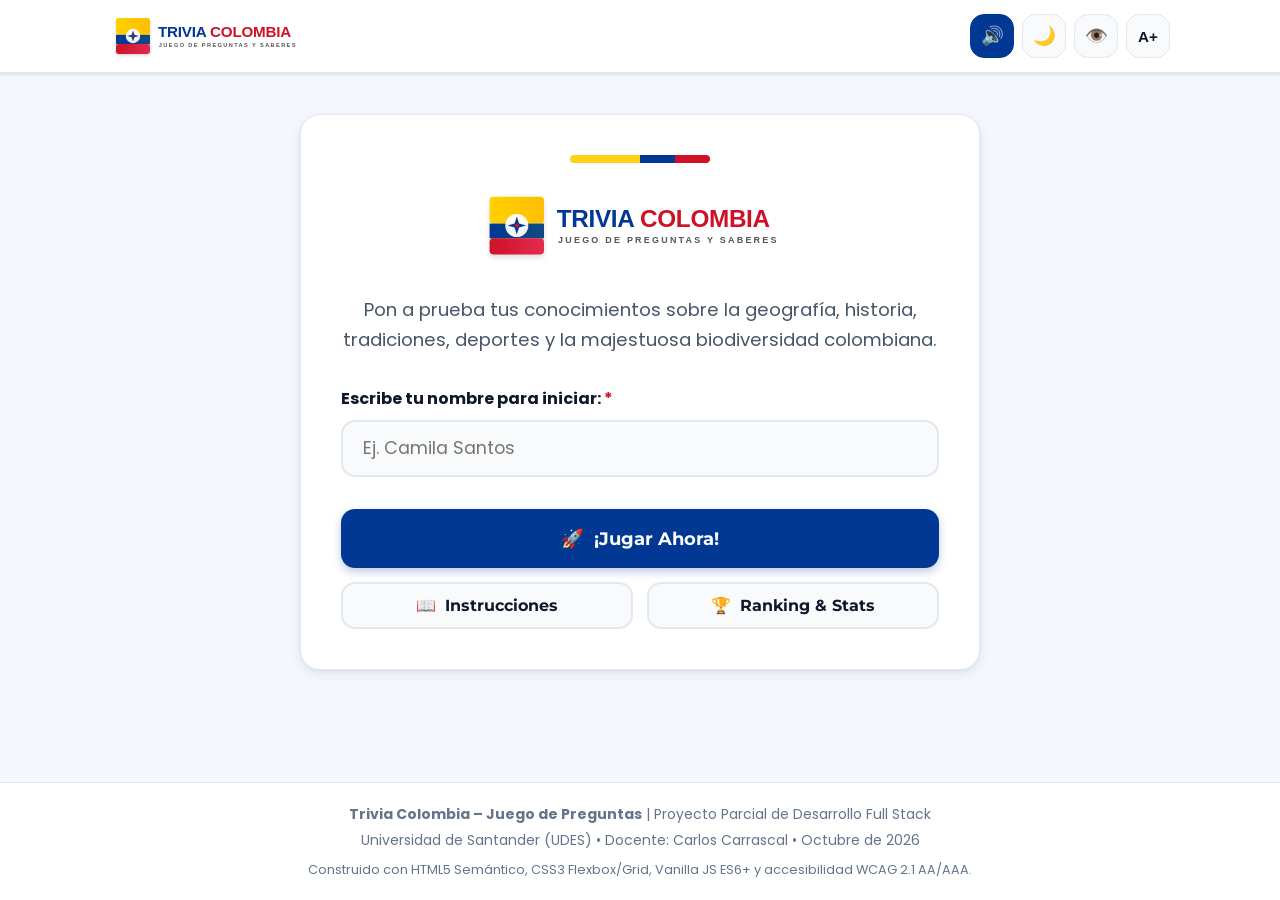
==== index.html @ 9fecec50 "primer commit" ====
<!DOCTYPE html>
<html lang="es">
<head>
  <meta charset="UTF-8">
  <meta name="viewport" content="width=device-width, initial-scale=1.0">
  <meta name="description" content="Trivia Colombia: Juego interactivo y educativo de preguntas y respuestas sobre geografía, historia, cultura, deportes y naturaleza de Colombia. Desarrollado con HTML5 semántico, CSS3 y JavaScript ES6+.">
  <meta name="author" content="Estudiante Full Stack - UDES">
  <meta name="theme-color" content="#003893">
  
  <title>Trivia Colombia – Juego de Preguntas y Saberes</title>

  <!-- Hojas de Estilo -->
  <link rel="stylesheet" href="css/styles.css">
  <link rel="stylesheet" href="css/responsive.css">

  <!-- Favicon e Iconografía -->
  <link rel="icon" type="image/svg+xml" href="assets/img/logo.svg">
</head>
<body>
  <!-- Enlace accesible de salto al contenido -->
  <a href="#main-content" class="skip-link">Saltar al contenido principal</a>

  <!-- Encabezado de la Aplicación -->
  <header class="app-header" role="banner">
    <div class="header-container">
      <div class="brand-wrapper" id="btn-ir-inicio-logo" role="button" tabindex="0" aria-label="Ir a la pantalla de inicio">
        <img src="assets/img/logo.svg" alt="Trivia Colombia Logo" class="brand-logo-img">
      </div>

      <!-- Barra de herramientas de Accesibilidad y Configuración -->
      <nav class="header-controls" aria-label="Preferencias y Accesibilidad">
        <button id="btn-toggle-sonido" class="icon-btn" aria-label="Desactivar sonidos" title="Sonido (Activado)" aria-pressed="true">
          <span aria-hidden="true" id="icono-sonido">🔊</span>
        </button>
        <button id="btn-toggle-tema" class="icon-btn" aria-label="Activar modo oscuro" title="Cambiar tema oscuro/claro" aria-pressed="false">
          <span aria-hidden="true" id="icono-tema">🌙</span>
        </button>
        <button id="btn-toggle-contraste" class="icon-btn" aria-label="Activar alto contraste" title="Modo Alto Contraste" aria-pressed="false">
          <span aria-hidden="true">👁️</span>
        </button>
        <button id="btn-toggle-fuente" class="icon-btn" aria-label="Aumentar tamaño de texto" title="Texto grande" aria-pressed="false">
          <span aria-hidden="true" style="font-weight: 800; font-size: 0.95rem;">A+</span>
        </button>
      </nav>
    </div>
  </header>

  <!-- Región para Lectores de Pantalla (Anuncios dinámicos accesibles) -->
  <div id="aria-anunciador" style="position: absolute; width: 1px; height: 1px; margin: -1px; padding: 0; overflow: hidden; clip: rect(0, 0, 0, 0); border: 0;" aria-live="polite" aria-atomic="true"></div>

  <!-- Contenedor Principal de Pantallas -->
  <main id="main-content" class="app-main" role="main">

    <!-- ======================================================== -->
    <!-- 1. PANTALLA INICIO                                       -->
    <!-- ======================================================== -->
    <section id="pantalla-inicio" class="pantalla pantalla--activa" role="region" aria-labelledby="titulo-inicio">
      <div class="card hero-inicio">
        <div class="hero-bandera-barra" aria-hidden="true">
          <span></span><span></span><span></span>
        </div>

        <div class="hero-logo-container">
          <img src="assets/img/logo.svg" alt="Trivia Colombia: Juego de preguntas" class="hero-logo-img">
        </div>

        <h1 id="titulo-inicio" class="sr-only" style="position: absolute; width: 1px; height: 1px; margin: -1px; padding: 0; overflow: hidden; clip: rect(0, 0, 0, 0); border: 0;">Trivia Colombia - Juego de Preguntas</h1>

        <p class="hero-descripcion">
          Pon a prueba tus conocimientos sobre la geografía, historia, tradiciones, deportes y la majestuosa biodiversidad colombiana.
        </p>

        <!-- Formulario con Campo de Nombre (Obligatorio) -->
        <form id="form-inicio-jugador" class="form-jugador" novalidate onsubmit="return false;">
          <label for="input-nombre-jugador" class="form-label">
            Escribe tu nombre para iniciar: <span style="color: var(--co-rojo);" aria-hidden="true">*</span>
          </label>
          <div class="input-jugador-wrapper">
            <input 
              type="text" 
              id="input-nombre-jugador" 
              class="input-text" 
              placeholder="Ej. Camila Santos" 
              maxlength="25"
              autocomplete="name"
              required 
              aria-required="true"
              aria-describedby="error-nombre-jugador"
            >
          </div>
          <p id="error-nombre-jugador" class="input-error-msg" role="alert">
            Por favor ingresa tu nombre para poder comenzar la partida.
          </p>
        </form>

        <!-- Botones de Acción -->
        <div class="acciones-inicio">
          <button id="btn-iniciar-flujo" class="btn btn-primary btn-lg btn-block" type="button">
            <span>🚀</span> ¡Jugar Ahora!
          </button>
          
          <div class="acciones-secundarias-inicio">
            <button id="btn-ver-instrucciones" class="btn btn-secondary" type="button">
              <span>📖</span> Instrucciones
            </button>
            <button id="btn-ver-ranking-inicio" class="btn btn-secondary" type="button">
              <span>🏆</span> Ranking & Stats
            </button>
          </div>
        </div>
      </div>
    </section>

    <!-- ======================================================== -->
    <!-- 2. PANTALLA INSTRUCCIONES                                -->
    <!-- ======================================================== -->
    <section id="pantalla-instrucciones" class="pantalla" role="region" aria-labelledby="titulo-instrucciones">
      <div class="card card--accent-top">
        <h1 id="titulo-instrucciones" class="titulo-seccion">
          <span>📖</span> Reglas del Juego y Sistema de Puntos
        </h1>
        <p class="subtitulo-seccion">
          Conoce cómo funciona la dinámica, el temporizador, los comodines y la puntuación de Trivia Colombia.
        </p>

        <div class="instrucciones-grid">
          <article class="instruccion-card">
            <div class="instruccion-icono" aria-hidden="true">⏱️</div>
            <h2 class="instruccion-titulo">Rondas y Tiempo</h2>
            <p>Cada partida consta de <strong>10 preguntas de selección múltiple</strong> con 4 opciones. Tienes <strong>20 segundos</strong> por cada pregunta. Si el tiempo expira, contará como incorrecta.</p>
          </article>

          <article class="instruccion-card">
            <div class="instruccion-icono" aria-hidden="true">💡</div>
            <h2 class="instruccion-titulo">Comodines Disponibles</h2>
            <p>Dispones de 2 comodines por partida (cada uno se puede usar una sola vez y descuenta <strong>-30 puntos</strong>):</p>
            <ul style="padding-left: 1.25rem; font-size: 0.95rem; margin-top: 0.35rem;">
              <li><strong>50/50:</strong> Descarta 2 opciones incorrectas.</li>
              <li><strong>+10s:</strong> Suma 10 segundos extra al reloj.</li>
            </ul>
          </article>

          <article class="instruccion-card">
            <div class="instruccion-icono" aria-hidden="true">🔥</div>
            <h2 class="instruccion-titulo">Rachas y Bonificaciones</h2>
            <p>¡La velocidad y precisión importan! Cada acierto otorga bonificación por rapidez, y si logras rachas consecutivas sumarás puntos adicionales.</p>
          </article>
        </div>

        <!-- Tabla reglamentaria de puntuación (Sección 6.1) -->
        <h2 class="titulo-seccion" style="font-size: 1.35rem; margin-top: 1.5rem;">
          <span>📊</span> Tabla Oficial de Puntuación
        </h2>
        
        <div class="tabla-container">
          <table class="tabla-puntuacion" aria-label="Tabla de cálculo de puntos">
            <thead>
              <tr>
                <th scope="col">Concepto</th>
                <th scope="col">Efecto en Puntos</th>
                <th scope="col">Detalle</th>
              </tr>
            </thead>
            <tbody>
              <tr>
                <td><strong>Respuesta Correcta</strong></td>
                <td><span class="badge-pts badge-pts--verde">+100 pts</span></td>
                <td>Puntaje base asegurado por acierto</td>
              </tr>
              <tr>
                <td><strong>Bonificación por Rapidez</strong></td>
                <td><span class="badge-pts badge-pts--azul">+5 pts / seg</span></td>
                <td>Por cada segundo sobrante en el reloj (hasta +100)</td>
              </tr>
              <tr>
                <td><strong>Racha de 3 Aciertos Seguidos</strong></td>
                <td><span class="badge-pts badge-pts--verde">+50 pts extra</span></td>
                <td>Bonificación de racha consecutiva</td>
              </tr>
              <tr>
                <td><strong>Respuesta Incorrecta o Tiempo Agotado</strong></td>
                <td><span class="badge-pts badge-pts--rojo">0 pts</span></td>
                <td>Se rompe la racha actual</td>
              </tr>
              <tr>
                <td><strong>Uso de Comodín</strong></td>
                <td><span class="badge-pts badge-pts--rojo">-30 pts</span></td>
                <td>Costo por utilizar 50/50 o Tiempo Extra</td>
              </tr>
              <tr>
                <td><strong>Multiplicador de Dificultad</strong></td>
                <td><span class="badge-pts badge-pts--azul">x1.0 | x1.5 | x2.0</span></td>
                <td>Fácil (x1.0), Medio (x1.5), Difícil (x2.0)</td>
              </tr>
            </tbody>
          </table>
        </div>

        <div style="margin-top: 2rem; display: flex; justify-content: flex-end;">
          <button id="btn-volver-instrucciones" class="btn btn-primary" type="button">
            <span>⬅️</span> Volver al Menú
          </button>
        </div>
      </div>
    </section>

    <!-- ======================================================== -->
    <!-- 3. PANTALLA CONFIGURACIÓN DE PARTIDA                     -->
    <!-- ======================================================== -->
    <section id="pantalla-configuracion" class="pantalla" role="region" aria-labelledby="titulo-configuracion">
      <div class="card card--accent-top">
        <h1 id="titulo-configuracion" class="titulo-seccion">
          <span>⚙️</span> Configura tu Partida
        </h1>
        <p class="subtitulo-seccion">
          Hola, <strong id="saludo-jugador-config">Jugador</strong>. Elige la categoría temática y el nivel de dificultad.
        </p>

        <!-- Selección de Categoría -->
        <div class="config-seccion">
          <div class="config-seccion-titulo">
            <span>1. Selecciona la Categoría:</span>
          </div>

          <div class="categorias-grid" role="radiogroup" aria-label="Categorías de Trivia">
            <button class="categoria-card seleccionada" data-categoria="todas" role="radio" aria-checked="true" type="button">
              <img src="assets/img/categoria-todas.svg" alt="" class="categoria-icono-svg" aria-hidden="true">
              <span class="categoria-nombre">Todas las Categorías</span>
            </button>

            <button class="categoria-card" data-categoria="geografia" role="radio" aria-checked="false" type="button">
              <img src="assets/img/categoria-geografia.svg" alt="" class="categoria-icono-svg" aria-hidden="true">
              <span class="categoria-nombre">Geografía</span>
            </button>

            <button class="categoria-card" data-categoria="historia" role="radio" aria-checked="false" type="button">
              <img src="assets/img/categoria-historia.svg" alt="" class="categoria-icono-svg" aria-hidden="true">
              <span class="categoria-nombre">Historia</span>
            </button>

            <button class="categoria-card" data-categoria="cultura" role="radio" aria-checked="false" type="button">
              <img src="assets/img/categoria-cultura.svg" alt="" class="categoria-icono-svg" aria-hidden="true">
              <span class="categoria-nombre">Cultura y Tradiciones</span>
            </button>

            <button class="categoria-card" data-categoria="deportes" role="radio" aria-checked="false" type="button">
              <img src="assets/img/categoria-deportes.svg" alt="" class="categoria-icono-svg" aria-hidden="true">
              <span class="categoria-nombre">Deportes</span>
            </button>

            <button class="categoria-card" data-categoria="naturaleza" role="radio" aria-checked="false" type="button">
              <img src="assets/img/categoria-naturaleza.svg" alt="" class="categoria-icono-svg" aria-hidden="true">
              <span class="categoria-nombre">Ciencia y Naturaleza</span>
            </button>
          </div>
        </div>

        <!-- Selección de Dificultad -->
        <div class="config-seccion">
          <div class="config-seccion-titulo">
            <span>2. Nivel de Dificultad:</span>
          </div>

          <div class="dificultades-selector" role="radiogroup" aria-label="Nivel de dificultad">
            <button class="dificultad-btn" data-dificultad="facil" role="radio" aria-checked="false" type="button">
              <span class="dificultad-nombre" style="color: var(--co-verde);">Fácil</span>
              <span class="dificultad-multiplicador">Multiplicador x1.0</span>
            </button>

            <button class="dificultad-btn seleccionada" data-dificultad="medio" role="radio" aria-checked="true" type="button">
              <span class="dificultad-nombre" style="color: #B45309;">Medio</span>
              <span class="dificultad-multiplicador">Multiplicador x1.5</span>
            </button>

            <button class="dificultad-btn" data-dificultad="dificil" role="radio" aria-checked="false" type="button">
              <span class="dificultad-nombre" style="color: var(--co-rojo);">Difícil</span>
              <span class="dificultad-multiplicador">Multiplicador x2.0</span>
            </button>
          </div>
        </div>

        <!-- Indicador de récord personal para esta combinación -->
        <div class="record-preview" id="contenedor-record-preview">
          <div>
            <strong>Récord Histórico en esta categoría:</strong>
            <span id="texto-record-puntaje" style="margin-left: 0.5rem; font-weight: 800; color: var(--co-azul);">0 pts</span>
          </div>
          <span style="font-size: 1.25rem;" aria-hidden="true">🎖️</span>
        </div>

        <!-- Botones de Acción -->
        <div style="display: flex; gap: 1rem; justify-content: flex-end; flex-wrap: wrap;">
          <button id="btn-cancelar-config" class="btn btn-secondary" type="button">
            <span>⬅️</span> Volver
          </button>
          <button id="btn-comenzar-partida" class="btn btn-primary btn-lg" type="button">
            <span>🎮</span> ¡Comenzar Partida!
          </button>
        </div>
      </div>
    </section>

    <!-- ======================================================== -->
    <!-- 4. PANTALLA JUEGO ACTIVO                                 -->
    <!-- ======================================================== -->
    <section id="pantalla-juego" class="pantalla" role="region" aria-labelledby="enunciado-pregunta-texto">
      <div class="card">
        
        <!-- Estado Superior de la Partida -->
        <header class="juego-header-status">
          <!-- Pregunta Actual -->
          <div class="status-bloque">
            <span class="status-label">Pregunta</span>
            <span class="status-valor" id="indicador-numero-pregunta">1 / 10</span>
          </div>

          <!-- Temporizador Circular -->
          <div class="temporizador-contenedor">
            <div id="reloj-cuenta-regresiva" class="temporizador-reloj" aria-label="Segundos restantes: 20">
              <span id="tiempo-restante-numero">20</span>
            </div>
          </div>

          <!-- Puntaje Actual y Racha -->
          <div class="status-bloque status-bloque--derecha">
            <span class="status-label">Puntaje</span>
            <span class="status-valor" id="indicador-puntaje-actual">0 pts</span>
            <div class="racha-chip" id="chip-racha-actual" title="Racha de aciertos seguidos">
              <span aria-hidden="true">🔥</span> Racha: <strong id="racha-contador">0</strong>
            </div>
          </div>
        </header>

        <!-- Barra de Progreso de la Ronda -->
        <div class="barra-progreso-ronda" role="progressbar" id="barra-progreso" aria-valuenow="10" aria-valuemin="0" aria-valuemax="100" aria-label="Progreso de la partida">
          <div class="barra-progreso-fill" id="barra-progreso-fill"></div>
        </div>

        <!-- Barra de Comodines -->
        <section class="comodines-barra" aria-label="Comodines disponibles">
          <div class="comodines-info">
            <span>Comodines (costo: -30 pts):</span>
          </div>
          <div class="comodines-botones">
            <button id="btn-comodin-5050" class="btn-comodin" type="button" title="Elimina dos opciones incorrectas (Atajo: tecla C)" aria-keyshortcuts="C">
              <span>✂️</span> 50 / 50
            </button>
            <button id="btn-comodin-tiempo" class="btn-comodin" type="button" title="Suma 10 segundos adicionales (Atajo: tecla T)" aria-keyshortcuts="T">
              <span>⏳</span> +10 seg
            </button>
          </div>
        </section>

        <!-- Tarjeta de Pregunta -->
        <article class="pregunta-card">
          <div class="pregunta-meta">
            <span class="meta-badge meta-badge--cat" id="badge-pregunta-categoria">Geografía</span>
            <span class="meta-badge meta-badge--dif" id="badge-pregunta-dificultad">Medio</span>
          </div>
          <h2 id="enunciado-pregunta-texto" class="pregunta-enunciado">
            Cargando pregunta...
          </h2>
        </article>

        <!-- Opciones de Respuesta -->
        <div class="opciones-grid" id="contenedor-opciones" role="group" aria-label="Opciones de respuesta">
          <!-- Renderizado dinámico de los 4 botones de opción -->
        </div>

        <!-- Panel de Retroalimentación Inmediata -->
        <div id="box-retroalimentacion" class="retroalimentacion-box" role="alert" aria-live="assertive">
          <div class="retro-header">
            <span id="retro-titulo-estado" class="retro-estado">
              <!-- Estado acierto o error -->
            </span>
            <span id="retro-puntos-ganados" class="retro-puntos">
              <!-- +160 pts -->
            </span>
          </div>
          <p id="retro-explicacion-texto" class="retro-explicacion">
            <!-- Explicación pedagógica -->
          </p>
          <div style="display: flex; justify-content: flex-end;">
            <button id="btn-siguiente-pregunta" class="btn btn-primary" type="button">
              <span>Siguiente Pregunta</span> ➡️
            </button>
          </div>
        </div>

      </div>
    </section>

    <!-- ======================================================== -->
    <!-- 5. PANTALLA RESULTADO FINAL                              -->
    <!-- ======================================================== -->
    <section id="pantalla-resultado" class="pantalla" role="region" aria-labelledby="titulo-resultado">
      <div class="card resultado-card card--accent-top">
        <div class="resultado-icono" id="resultado-icono-emoji" aria-hidden="true">🏆</div>
        
        <h1 id="titulo-resultado" class="titulo-seccion" style="justify-content: center;">
          ¡Partida Finalizada!
        </h1>

        <p class="resultado-jugador-titulo">
          Excelente esfuerzo, <strong id="resultado-nombre-jugador">Jugador</strong>.
        </p>

        <div class="resultado-puntaje-destacado" id="resultado-puntaje-final">
          0
        </div>
        <div style="font-weight: 700; color: var(--text-muted); margin-bottom: 1.5rem;">PUNTOS TOTALES</div>

        <!-- Mensaje Motivacional -->
        <div class="resultado-mensaje-motivo" id="resultado-mensaje-motivo">
          Cargando resultado...
        </div>

        <!-- Métricas Resumen -->
        <div class="metricas-grid">
          <div class="metrica-item">
            <span class="metrica-label">Aciertos</span>
            <span class="metrica-valor" id="resumen-aciertos-conteo" style="color: var(--co-verde);">0 / 10</span>
          </div>
          <div class="metrica-item">
            <span class="metrica-label">Efectividad</span>
            <span class="metrica-valor" id="resumen-efectividad-porcentaje">0%</span>
          </div>
          <div class="metrica-item">
            <span class="metrica-label">Mejor Racha</span>
            <span class="metrica-valor" id="resumen-mejor-racha" style="color: #EA580C;">🔥 0</span>
          </div>
          <div class="metrica-item">
            <span class="metrica-label">Tiempo Total</span>
            <span class="metrica-valor" id="resumen-tiempo-total">0s</span>
          </div>
        </div>

        <!-- Botones de Acción de Fin de Partida -->
        <div class="acciones-resultado">
          <button id="btn-jugar-de-nuevo" class="btn btn-primary btn-lg" type="button">
            <span>🔄</span> Jugar de Nuevo
          </button>
          <button id="btn-ver-ranking-desde-resultado" class="btn btn-secondary btn-lg" type="button">
            <span>🏆</span> Ver Ranking
          </button>
          <button id="btn-volver-inicio-desde-resultado" class="btn btn-outline" type="button">
            <span>🏠</span> Inicio
          </button>
        </div>

        <!-- Revisión Detallada de Preguntas -->
        <div class="revision-seccion">
          <h2 class="revision-header">Revisión de Preguntas de la Partida</h2>
          <div id="contenedor-revision-preguntas">
            <!-- Desglose de preguntas acertadas y falladas con explicaciones -->
          </div>
        </div>

      </div>
    </section>

    <!-- ======================================================== -->
    <!-- 6. PANTALLA RANKING Y ESTADÍSTICAS                       -->
    <!-- ======================================================== -->
    <section id="pantalla-ranking" class="pantalla" role="region" aria-labelledby="titulo-ranking">
      <div class="card card--accent-top">
        <h1 id="titulo-ranking" class="titulo-seccion">
          <span>🏆</span> Ranking y Estadísticas del Jugador
        </h1>
        <p class="subtitulo-seccion">
          Consulta las mejores puntuaciones registradas en este dispositivo y tus estadísticas acumuladas.
        </p>

        <!-- Navegación por pestañas (Tabs Accesibles) -->
        <div class="ranking-tabs" role="tablist" aria-label="Secciones de Ranking">
          <button id="tab-top10" class="tab-btn activo" role="tab" aria-selected="true" aria-controls="panel-top10" type="button">
            Top 10 Histórico
          </button>
          <button id="tab-mis-stats" class="tab-btn" role="tab" aria-selected="false" aria-controls="panel-mis-stats" type="button">
            Estadísticas Globales
          </button>
        </div>

        <!-- Panel 1: Top 10 -->
        <div id="panel-top10" role="tabpanel" aria-labelledby="tab-top10">
          <div class="tabla-container">
            <table class="ranking-tabla" aria-label="Tabla del Top 10 mejores puntajes">
              <thead>
                <tr>
                  <th scope="col" style="width: 60px;">#</th>
                  <th scope="col">Jugador</th>
                  <th scope="col">Puntaje</th>
                  <th scope="col">Aciertos</th>
                  <th scope="col" class="col-oculta-movil">Categoría</th>
                  <th scope="col" class="col-oculta-movil">Dificultad</th>
                  <th scope="col" class="col-oculta-movil">Fecha</th>
                </tr>
              </thead>
              <tbody id="ranking-tbody">
                <!-- Filas renderizadas por ui.js -->
              </tbody>
            </table>
          </div>

          <div style="display: flex; justify-content: space-between; align-items: center; flex-wrap: wrap; gap: 1rem; margin-top: 1rem;">
            <button id="btn-abrir-modal-borrar" class="btn btn-outline" style="color: var(--co-rojo);" type="button">
              <span>🗑️</span> Borrar Ranking
            </button>
            <button id="btn-volver-menu-desde-ranking" class="btn btn-primary" type="button">
              <span>⬅️</span> Volver al Menú
            </button>
          </div>
        </div>

        <!-- Panel 2: Estadísticas del Jugador -->
        <div id="panel-mis-stats" role="tabpanel" aria-labelledby="tab-mis-stats" style="display: none;">
          <div class="stats-cards-grid">
            <div class="stat-card-grande">
              <span class="metrica-label">Partidas Jugadas</span>
              <div class="stat-numero" id="stats-partidas-jugadas">0</div>
            </div>
            <div class="stat-card-grande">
              <span class="metrica-label">Mejor Puntaje Histórico</span>
              <div class="stat-numero" id="stats-mejor-puntaje">0 pts</div>
            </div>
            <div class="stat-card-grande">
              <span class="metrica-label">Porcentaje Global de Aciertos</span>
              <div class="stat-numero" id="stats-porcentaje-aciertos">0%</div>
            </div>
            <div class="stat-card-grande">
              <span class="metrica-label">Racha Histórica Máxima</span>
              <div class="stat-numero" id="stats-mejor-racha">0</div>
            </div>
          </div>

          <h2 class="revision-header" style="margin-top: 1.5rem;">Desempeño por Categoría</h2>
          <div class="categoria-stats-lista" id="contenedor-stats-categorias">
            <!-- Barras de desempeño por categoría -->
          </div>

          <div style="margin-top: 2rem; display: flex; justify-content: flex-end;">
            <button id="btn-volver-desde-stats" class="btn btn-primary" type="button">
              <span>⬅️</span> Volver al Menú
            </button>
          </div>
        </div>

      </div>
    </section>

  </main>

  <!-- ======================================================== -->
  <!-- MODAL ACCESIBLE: CONFIRMACIÓN PARA BORRAR RANKING        -->
  <!-- ======================================================== -->
  <dialog id="modal-confirmar-borrar" class="modal-confirmacion" aria-labelledby="modal-titulo-borrar" aria-modal="true">
    <h2 id="modal-titulo-borrar" class="modal-titulo">¿Confirmar eliminación?</h2>
    <p class="modal-texto">
      Esta acción borrará irreversiblemente todos los puntajes guardados en el Top 10 de este dispositivo.
    </p>
    <div class="modal-acciones">
      <button id="btn-cancelar-borrar-ranking" class="btn btn-secondary" type="button">
        Cancelar
      </button>
      <button id="btn-confirmar-borrar-ranking" class="btn btn-danger" type="button">
        Sí, borrar ranking
      </button>
    </div>
  </dialog>

  <!-- ======================================================== -->
  <!-- PIE DE PÁGINA SEMÁNTICO                                  -->
  <!-- ======================================================== -->
  <footer class="app-footer" role="contentinfo">
    <div class="footer-creditos">
      <p>
        <strong>Trivia Colombia – Juego de Preguntas</strong> | Proyecto Parcial de Desarrollo Full Stack
      </p>
      <p>
        Universidad de Santander (UDES) &bull; Docente: Carlos Carrascal &bull; Octubre de 2026
      </p>
      <p style="font-size: 0.8rem; margin-top: 0.25rem;">
        Construido con HTML5 Semántico, CSS3 Flexbox/Grid, Vanilla JS ES6+ y accesibilidad WCAG 2.1 AA/AAA.
      </p>
    </div>
  </footer>

  <!-- Scripts en Orden de Dependencia Modular (Sección 8) -->
  <script src="js/preguntas.js"></script>
  <script src="js/almacenamiento.js"></script>
  <script src="js/juego.js"></script>
  <script src="js/ui.js"></script>
  <script src="js/app.js"></script>
</body>
</html>
---- css/styles.css ----
/* ==========================================================================
   TRIVIA COLOMBIA - SISTEMA DE DISEÑO Y ESTILOS PRINCIPALES
   Cumplimiento estricto: WCAG 2.1 AA / AAA, Diseño adaptable, Tipografía Google Fonts
   ========================================================================== */

/* Importar tipografía moderna Poppins y Montserrat */
@import url('https://fonts.googleapis.com/css2?family=Montserrat:wght@400;500;600;700;800&family=Poppins:wght@300;400;500;600;700;800;900&display=swap');

:root {
  /* ================= Paleta Institucional (Bandera de Colombia) ================= */
  --co-amarillo: #FCD116;
  --co-amarillo-light: #FFF2A8;
  --co-amarillo-dark: #D4AF00;
  --co-azul: #003893;
  --co-azul-light: #2563EB;
  --co-azul-dark: #00225C;
  --co-rojo: #CE1126;
  --co-rojo-light: #FEE2E2;
  --co-rojo-dark: #991B1B;
  --co-verde: #2E9E5B;
  --co-verde-light: #D1FAE5;
  --co-verde-dark: #065F46;

  /* ================= Tokens de Modo Claro ================= */
  --bg-app: #F4F7FB;
  --bg-surface: #FFFFFF;
  --bg-surface-alt: #F8FAFC;
  --bg-surface-elevated: #FFFFFF;
  --border-color: #E2E8F0;
  --border-focus: #003893;
  
  --text-primary: #0F172A;
  --text-secondary: #475569;
  --text-muted: #64748B;
  --text-inverse: #FFFFFF;

  /* Sombras y elevaciones */
  --shadow-sm: 0 1px 3px rgba(0, 56, 147, 0.06), 0 1px 2px rgba(0, 0, 0, 0.04);
  --shadow-md: 0 4px 12px rgba(0, 56, 147, 0.08), 0 2px 4px rgba(0, 0, 0, 0.04);
  --shadow-lg: 0 10px 25px rgba(0, 56, 147, 0.12), 0 5px 10px rgba(0, 0, 0, 0.04);
  --shadow-xl: 0 20px 35px rgba(0, 56, 147, 0.15);

  /* Bordes y espaciados */
  --radius-sm: 8px;
  --radius-md: 14px;
  --radius-lg: 20px;
  --radius-full: 9999px;
  --target-touch-min: 44px; /* Tamaño mínimo táctil WCAG AAA */

  /* Tipografías */
  --font-main: 'Poppins', -apple-system, BlinkMacSystemFont, 'Segoe UI', Roboto, sans-serif;
  --font-heading: 'Montserrat', var(--font-main);
  
  /* Transiciones */
  --transition-fast: 0.18s cubic-bezier(0.4, 0, 0.2, 1);
  --transition-normal: 0.28s cubic-bezier(0.4, 0, 0.2, 1);
}

/* ================= Tokens de Modo Oscuro ================= */
[data-theme="dark"] {
  --bg-app: #0B1120;
  --bg-surface: #151F32;
  --bg-surface-alt: #1E293B;
  --bg-surface-elevated: #24324D;
  --border-color: #334155;
  --border-focus: #FCD116;

  --text-primary: #F8FAFC;
  --text-secondary: #CBD5E1;
  --text-muted: #94A3B8;
  --text-inverse: #0B1120;

  --shadow-sm: 0 1px 3px rgba(0, 0, 0, 0.5);
  --shadow-md: 0 4px 14px rgba(0, 0, 0, 0.6);
  --shadow-lg: 0 10px 30px rgba(0, 0, 0, 0.7);
  --shadow-xl: 0 20px 40px rgba(0, 0, 0, 0.85);

  --co-azul: #3B82F6;
  --co-azul-light: #60A5FA;
  --co-azul-dark: #1D4ED8;
}

/* ================= Modo Alto Contraste (Accesibilidad) ================= */
[data-contrast="high"] {
  --bg-app: #000000;
  --bg-surface: #000000;
  --bg-surface-alt: #121212;
  --bg-surface-elevated: #1F1F1F;
  --border-color: #FFFFFF;
  --border-focus: #FFFF00;

  --text-primary: #FFFFFF;
  --text-secondary: #FFFF00;
  --text-muted: #E2E8F0;
  --text-inverse: #000000;

  --co-amarillo: #FFFF00;
  --co-azul: #66B2FF;
  --co-rojo: #FF5555;
  --co-verde: #00FF66;
}

[data-text-size="large"] {
  font-size: 115%;
}

/* ================= Reset & Estilos Base ================= */
*, *::before, *::after {
  box-sizing: border-box;
  margin: 0;
  padding: 0;
}

html {
  font-size: 16px;
  scroll-behavior: smooth;
  text-size-adjust: 100%;
}

body {
  font-family: var(--font-main);
  background-color: var(--bg-app);
  color: var(--text-primary);
  line-height: 1.6;
  min-height: 100vh;
  display: flex;
  flex-direction: column;
  transition: background-color var(--transition-normal), color var(--transition-normal);
  -webkit-font-smoothing: antialiased;
}

/* Enlace directo para saltar al contenido principal (Accesibilidad teclado) */
.skip-link {
  position: absolute;
  top: -60px;
  left: 1rem;
  background: var(--co-azul);
  color: #FFFFFF;
  padding: 0.75rem 1.25rem;
  font-weight: 700;
  border-radius: var(--radius-sm);
  z-index: 9999;
  text-decoration: none;
  transition: top var(--transition-fast);
}

.skip-link:focus {
  top: 1rem;
  outline: 3px solid var(--co-amarillo);
}

/* Indicador de foco visible y accesible universal */
:focus-visible {
  outline: 3px solid var(--border-focus);
  outline-offset: 3px;
}

/* ================= Encabezado Accesible de la App ================= */
.app-header {
  background-color: var(--bg-surface);
  border-bottom: 2px solid var(--border-color);
  position: sticky;
  top: 0;
  z-index: 100;
  box-shadow: var(--shadow-sm);
  transition: background-color var(--transition-normal);
}

.header-container {
  max-width: 1100px;
  margin: 0 auto;
  padding: 0.75rem 1.25rem;
  display: flex;
  align-items: center;
  justify-content: space-between;
  gap: 1rem;
}

.brand-wrapper {
  display: flex;
  align-items: center;
  gap: 0.85rem;
  text-decoration: none;
  color: inherit;
  cursor: pointer;
}

.brand-logo-img {
  width: auto;
  height: 48px;
  object-fit: contain;
}

.header-controls {
  display: flex;
  align-items: center;
  gap: 0.5rem;
}

.icon-btn {
  min-width: var(--target-touch-min);
  min-height: var(--target-touch-min);
  display: inline-flex;
  align-items: center;
  justify-content: center;
  background: var(--bg-surface-alt);
  border: 1px solid var(--border-color);
  color: var(--text-primary);
  border-radius: var(--radius-md);
  cursor: pointer;
  padding: 0.45rem;
  font-size: 1.15rem;
  transition: all var(--transition-fast);
}

.icon-btn:hover {
  background: var(--border-color);
  transform: translateY(-1px);
}

.icon-btn:active {
  transform: translateY(0);
}

.icon-btn[aria-pressed="true"] {
  background: var(--co-azul);
  color: #FFFFFF;
  border-color: var(--co-azul);
}

/* ================= Contenedor Principal ================= */
.app-main {
  flex: 1;
  max-width: 1100px;
  width: 100%;
  margin: 0 auto;
  padding: 1.5rem 1.25rem;
  display: flex;
  flex-direction: column;
}

/* Sistema de Pantallas */
.pantalla {
  display: none;
  opacity: 0;
  transform: translateY(8px);
  transition: opacity var(--transition-normal), transform var(--transition-normal);
  width: 100%;
}

.pantalla.pantalla--activa {
  display: block;
  opacity: 1;
  transform: translateY(0);
}

/* Tarjetas y Contenedores */
.card {
  background: var(--bg-surface);
  border: 1px solid var(--border-color);
  border-radius: var(--radius-lg);
  padding: 2rem;
  box-shadow: var(--shadow-md);
  position: relative;
  overflow: hidden;
}

.card--accent-top {
  border-top: 5px solid var(--co-amarillo);
}

/* Títulos y Jerarquía */
.titulo-seccion {
  font-family: var(--font-heading);
  font-size: 1.85rem;
  font-weight: 800;
  color: var(--text-primary);
  margin-bottom: 0.75rem;
  display: flex;
  align-items: center;
  gap: 0.5rem;
}

.subtitulo-seccion {
  font-size: 1.05rem;
  color: var(--text-secondary);
  margin-bottom: 1.75rem;
}

/* ================= Botones Accesibles ================= */
.btn {
  min-height: var(--target-touch-min);
  padding: 0.75rem 1.5rem;
  font-family: var(--font-heading);
  font-size: 1rem;
  font-weight: 700;
  border-radius: var(--radius-md);
  border: 2px solid transparent;
  cursor: pointer;
  display: inline-flex;
  align-items: center;
  justify-content: center;
  gap: 0.6rem;
  text-decoration: none;
  text-align: center;
  transition: all var(--transition-fast);
  user-select: none;
}

.btn:disabled, .btn[aria-disabled="true"] {
  opacity: 0.5;
  cursor: not-allowed;
  pointer-events: none;
}

.btn-primary {
  background-color: var(--co-azul);
  color: #FFFFFF;
  box-shadow: 0 4px 10px rgba(0, 56, 147, 0.25);
}

.btn-primary:hover:not(:disabled) {
  background-color: var(--co-azul-dark);
  box-shadow: 0 6px 14px rgba(0, 56, 147, 0.35);
  transform: translateY(-2px);
}

.btn-accent {
  background-color: var(--co-amarillo);
  color: #0F172A;
  box-shadow: 0 4px 10px rgba(252, 209, 22, 0.35);
}

.btn-accent:hover:not(:disabled) {
  background-color: #E5BD0E;
  transform: translateY(-2px);
}

.btn-secondary {
  background-color: var(--bg-surface-alt);
  color: var(--text-primary);
  border-color: var(--border-color);
}

.btn-secondary:hover:not(:disabled) {
  background-color: var(--border-color);
  transform: translateY(-1px);
}

.btn-danger {
  background-color: var(--co-rojo);
  color: #FFFFFF;
}

.btn-danger:hover:not(:disabled) {
  background-color: var(--co-rojo-dark);
}

.btn-outline {
  background-color: transparent;
  border-color: var(--border-color);
  color: var(--text-primary);
}

.btn-outline:hover:not(:disabled) {
  background-color: var(--bg-surface-alt);
  border-color: var(--text-secondary);
}

.btn-lg {
  padding: 1rem 2rem;
  font-size: 1.15rem;
  min-height: 52px;
}

.btn-block {
  width: 100%;
}

/* ================= 1. Pantalla Inicio ================= */
.hero-inicio {
  text-align: center;
  max-width: 680px;
  margin: 0 auto;
}

.hero-bandera-barra {
  display: flex;
  height: 8px;
  width: 140px;
  margin: 0 auto 1.5rem auto;
  border-radius: var(--radius-full);
  overflow: hidden;
}

.hero-bandera-barra span:nth-child(1) { background: var(--co-amarillo); flex: 2; }
.hero-bandera-barra span:nth-child(2) { background: var(--co-azul); flex: 1; }
.hero-bandera-barra span:nth-child(3) { background: var(--co-rojo); flex: 1; }

.hero-logo-container {
  margin-bottom: 1.5rem;
}

.hero-logo-img {
  max-width: 320px;
  height: auto;
}

.hero-descripcion {
  font-size: 1.15rem;
  color: var(--text-secondary);
  margin-bottom: 2rem;
}

/* Formulario de nombre de jugador */
.form-jugador {
  margin-bottom: 2rem;
  text-align: left;
}

.form-label {
  display: block;
  font-weight: 700;
  font-size: 1rem;
  margin-bottom: 0.5rem;
  color: var(--text-primary);
}

.input-jugador-wrapper {
  position: relative;
  display: flex;
  align-items: center;
}

.input-text {
  width: 100%;
  min-height: var(--target-touch-min);
  padding: 0.85rem 1.25rem;
  font-size: 1.1rem;
  font-family: inherit;
  color: var(--text-primary);
  background-color: var(--bg-surface-alt);
  border: 2px solid var(--border-color);
  border-radius: var(--radius-md);
  transition: border-color var(--transition-fast), background-color var(--transition-fast);
}

.input-text:focus {
  border-color: var(--co-azul);
  background-color: var(--bg-surface);
}

.input-error-msg {
  color: var(--co-rojo);
  font-size: 0.875rem;
  font-weight: 600;
  margin-top: 0.4rem;
  display: none;
}

.input-error-msg.visible {
  display: block;
}

.acciones-inicio {
  display: flex;
  flex-direction: column;
  gap: 0.85rem;
}

.acciones-secundarias-inicio {
  display: grid;
  grid-template-columns: 1fr 1fr;
  gap: 0.85rem;
}

/* ================= 2. Pantalla Instrucciones ================= */
.instrucciones-grid {
  display: grid;
  grid-template-columns: repeat(auto-fit, minmax(280px, 1fr));
  gap: 1.25rem;
  margin-bottom: 2rem;
}

.instruccion-card {
  background: var(--bg-surface-alt);
  border: 1px solid var(--border-color);
  border-radius: var(--radius-md);
  padding: 1.5rem;
  display: flex;
  flex-direction: column;
  gap: 0.65rem;
}

.instruccion-icono {
  font-size: 2.2rem;
}

.instruccion-titulo {
  font-family: var(--font-heading);
  font-size: 1.15rem;
  font-weight: 700;
  color: var(--text-primary);
}

.tabla-puntuacion {
  width: 100%;
  border-collapse: collapse;
  margin-top: 0.75rem;
  font-size: 0.95rem;
}

.tabla-puntuacion th, .tabla-puntuacion td {
  padding: 0.65rem 0.85rem;
  text-align: left;
  border-bottom: 1px solid var(--border-color);
}

.tabla-puntuacion th {
  background: var(--bg-surface);
  color: var(--text-secondary);
  font-weight: 700;
}

.badge-pts {
  display: inline-block;
  font-weight: 700;
  padding: 0.2rem 0.6rem;
  border-radius: var(--radius-full);
  font-size: 0.85rem;
}

.badge-pts--verde { background: var(--co-verde-light); color: var(--co-verde-dark); }
.badge-pts--rojo { background: var(--co-rojo-light); color: var(--co-rojo-dark); }
.badge-pts--azul { background: #DBEAFE; color: #1E40AF; }

/* ================= 3. Pantalla Configuración de Partida ================= */
.config-seccion {
  margin-bottom: 2rem;
}

.config-seccion-titulo {
  font-family: var(--font-heading);
  font-size: 1.15rem;
  font-weight: 700;
  margin-bottom: 1rem;
  display: flex;
  align-items: center;
  justify-content: space-between;
}

/* Cuadrícula de Categorías */
.categorias-grid {
  display: grid;
  grid-template-columns: repeat(auto-fit, minmax(170px, 1fr));
  gap: 1rem;
}

.categoria-card {
  min-height: 120px;
  background: var(--bg-surface-alt);
  border: 2px solid var(--border-color);
  border-radius: var(--radius-md);
  padding: 1.25rem 1rem;
  display: flex;
  flex-direction: column;
  align-items: center;
  justify-content: center;
  text-align: center;
  cursor: pointer;
  transition: all var(--transition-fast);
  position: relative;
}

.categoria-card:hover {
  border-color: var(--co-azul);
  background: var(--bg-surface);
  transform: translateY(-2px);
  box-shadow: var(--shadow-sm);
}

.categoria-card.seleccionada {
  border-color: var(--co-azul);
  background: var(--bg-surface);
  box-shadow: 0 0 0 3px rgba(0, 56, 147, 0.2);
}

.categoria-card.seleccionada::after {
  content: '✓';
  position: absolute;
  top: 8px;
  right: 8px;
  width: 22px;
  height: 22px;
  background: var(--co-azul);
  color: #FFFFFF;
  border-radius: 50%;
  display: flex;
  align-items: center;
  justify-content: center;
  font-size: 0.75rem;
  font-weight: 800;
}

.categoria-icono-svg {
  width: 44px;
  height: 44px;
  margin-bottom: 0.5rem;
}

.categoria-nombre {
  font-weight: 700;
  font-size: 0.95rem;
}

/* Selector de Dificultades */
.dificultades-selector {
  display: grid;
  grid-template-columns: repeat(3, 1fr);
  gap: 1rem;
}

.dificultad-btn {
  min-height: var(--target-touch-min);
  padding: 1rem;
  background: var(--bg-surface-alt);
  border: 2px solid var(--border-color);
  border-radius: var(--radius-md);
  display: flex;
  flex-direction: column;
  align-items: center;
  gap: 0.25rem;
  cursor: pointer;
  transition: all var(--transition-fast);
}

.dificultad-btn:hover {
  border-color: var(--text-muted);
}

.dificultad-btn.seleccionada {
  border-color: var(--co-azul);
  background: var(--bg-surface);
  box-shadow: 0 0 0 3px rgba(0, 56, 147, 0.2);
}

.dificultad-nombre {
  font-weight: 800;
  font-size: 1rem;
}

.dificultad-multiplicador {
  font-size: 0.8rem;
  color: var(--text-muted);
  font-weight: 600;
}

/* Indicador de mejor puntaje registrado */
.record-preview {
  background: var(--bg-surface-alt);
  border-left: 4px solid var(--co-amarillo);
  border-radius: var(--radius-sm);
  padding: 0.85rem 1.25rem;
  display: flex;
  align-items: center;
  justify-content: space-between;
  margin-bottom: 2rem;
  font-size: 0.95rem;
}

/* ================= 4. Pantalla Juego Activo ================= */
.juego-header-status {
  display: grid;
  grid-template-columns: 1fr auto 1fr;
  align-items: center;
  gap: 1rem;
  margin-bottom: 1.5rem;
}

.status-bloque {
  display: flex;
  flex-direction: column;
}

.status-bloque--derecha {
  align-items: flex-end;
}

.status-label {
  font-size: 0.75rem;
  text-transform: uppercase;
  letter-spacing: 1px;
  color: var(--text-muted);
  font-weight: 700;
}

.status-valor {
  font-family: var(--font-heading);
  font-size: 1.35rem;
  font-weight: 800;
  color: var(--text-primary);
}

.racha-chip {
  display: inline-flex;
  align-items: center;
  gap: 0.25rem;
  font-size: 0.85rem;
  color: #EA580C;
  font-weight: 700;
}

/* Temporizador circular y barra */
.temporizador-contenedor {
  display: flex;
  flex-direction: column;
  align-items: center;
}

.temporizador-reloj {
  width: 68px;
  height: 68px;
  border-radius: 50%;
  background: var(--bg-surface);
  border: 4px solid var(--co-azul);
  display: flex;
  align-items: center;
  justify-content: center;
  font-family: var(--font-heading);
  font-size: 1.5rem;
  font-weight: 800;
  color: var(--text-primary);
  box-shadow: var(--shadow-sm);
  transition: border-color var(--transition-fast), color var(--transition-fast);
}

.temporizador-reloj.peligro {
  border-color: var(--co-rojo);
  color: var(--co-rojo);
  animation: pulsoPeligro 0.8s infinite;
}

@keyframes pulsoPeligro {
  0% { transform: scale(1); }
  50% { transform: scale(1.08); }
  100% { transform: scale(1); }
}

/* Barra de progreso de la partida (1 a 10) */
.barra-progreso-ronda {
  width: 100%;
  height: 8px;
  background: var(--border-color);
  border-radius: var(--radius-full);
  overflow: hidden;
  margin-bottom: 1.5rem;
}

.barra-progreso-fill {
  height: 100%;
  background: linear-gradient(90deg, var(--co-amarillo) 0%, var(--co-azul) 100%);
  width: 10%;
  transition: width var(--transition-normal);
}

/* Comodines */
.comodines-barra {
  display: flex;
  align-items: center;
  justify-content: space-between;
  gap: 0.75rem;
  margin-bottom: 1.5rem;
  padding: 0.75rem 1rem;
  background: var(--bg-surface-alt);
  border: 1px solid var(--border-color);
  border-radius: var(--radius-md);
}

.comodines-info {
  font-size: 0.875rem;
  color: var(--text-secondary);
  font-weight: 600;
}

.comodines-botones {
  display: flex;
  gap: 0.5rem;
}

.btn-comodin {
  min-height: var(--target-touch-min);
  padding: 0.45rem 0.9rem;
  background: var(--bg-surface);
  border: 1.5px solid var(--border-color);
  border-radius: var(--radius-sm);
  font-weight: 700;
  font-size: 0.875rem;
  color: var(--text-primary);
  cursor: pointer;
  display: inline-flex;
  align-items: center;
  gap: 0.35rem;
  transition: all var(--transition-fast);
}

.btn-comodin:hover:not(:disabled) {
  border-color: var(--co-azul);
  background: #EFF6FF;
  transform: translateY(-1px);
}

.btn-comodin:disabled {
  opacity: 0.4;
  cursor: not-allowed;
  text-decoration: line-through;
  background: var(--bg-surface-alt);
}

/* Enunciado de la Pregunta */
.pregunta-card {
  margin-bottom: 1.5rem;
}

.pregunta-meta {
  display: flex;
  align-items: center;
  gap: 0.5rem;
  margin-bottom: 0.75rem;
}

.meta-badge {
  font-size: 0.75rem;
  font-weight: 700;
  text-transform: uppercase;
  padding: 0.2rem 0.65rem;
  border-radius: var(--radius-full);
}

.meta-badge--cat {
  background: #E0E7FF;
  color: #3730A3;
}

.meta-badge--dif {
  background: #FEF3C7;
  color: #92400E;
}

.pregunta-enunciado {
  font-family: var(--font-heading);
  font-size: 1.35rem;
  font-weight: 700;
  line-height: 1.45;
  color: var(--text-primary);
}

/* Opciones de Respuesta */
.opciones-grid {
  display: grid;
  grid-template-columns: 1fr;
  gap: 0.85rem;
  margin-bottom: 1.5rem;
}

@media (min-width: 640px) {
  .opciones-grid {
    grid-template-columns: 1fr 1fr;
  }
}

.opcion-btn {
  min-height: 56px;
  background: var(--bg-surface-alt);
  border: 2px solid var(--border-color);
  border-radius: var(--radius-md);
  padding: 0.85rem 1.25rem;
  display: flex;
  align-items: center;
  gap: 0.85rem;
  text-align: left;
  font-family: inherit;
  font-size: 1.05rem;
  font-weight: 600;
  color: var(--text-primary);
  cursor: pointer;
  transition: all var(--transition-fast);
  width: 100%;
}

.opcion-letra {
  width: 32px;
  height: 32px;
  flex-shrink: 0;
  background: var(--bg-surface);
  border: 1.5px solid var(--border-color);
  border-radius: 50%;
  display: flex;
  align-items: center;
  justify-content: center;
  font-size: 0.875rem;
  font-weight: 800;
  color: var(--text-secondary);
  transition: all var(--transition-fast);
}

.opcion-texto {
  flex: 1;
}

.opcion-btn:hover:not(:disabled) {
  border-color: var(--co-azul);
  background: var(--bg-surface);
  transform: translateY(-2px);
  box-shadow: var(--shadow-sm);
}

.opcion-btn:hover:not(:disabled) .opcion-letra {
  border-color: var(--co-azul);
  color: var(--co-azul);
}

/* Estados de validación de opciones */
.opcion-btn.correcta {
  background-color: var(--co-verde-light) !important;
  border-color: var(--co-verde) !important;
  color: var(--co-verde-dark) !important;
}

.opcion-btn.correcta .opcion-letra {
  background: var(--co-verde);
  color: #FFFFFF;
  border-color: var(--co-verde);
}

.opcion-btn.incorrecta {
  background-color: var(--co-rojo-light) !important;
  border-color: var(--co-rojo) !important;
  color: var(--co-rojo-dark) !important;
}

.opcion-btn.incorrecta .opcion-letra {
  background: var(--co-rojo);
  color: #FFFFFF;
  border-color: var(--co-rojo);
}

.opcion-btn.descartada-5050 {
  opacity: 0.25;
  pointer-events: none;
  filter: grayscale(1);
}

/* Panel de Retroalimentación Inmediata */
.retroalimentacion-box {
  display: none;
  background: var(--bg-surface-alt);
  border-radius: var(--radius-md);
  border-left: 5px solid var(--border-color);
  padding: 1.25rem 1.5rem;
  margin-top: 1rem;
  animation: fadeIn 0.3s ease;
}

.retroalimentacion-box.visible {
  display: block;
}

.retroalimentacion-box--acierto {
  border-left-color: var(--co-verde);
  background: #F0FDF4;
}

.retroalimentacion-box--error {
  border-left-color: var(--co-rojo);
  background: #FEF2F2;
}

.retro-header {
  display: flex;
  align-items: center;
  justify-content: space-between;
  margin-bottom: 0.5rem;
}

.retro-estado {
  font-family: var(--font-heading);
  font-size: 1.15rem;
  font-weight: 800;
  display: flex;
  align-items: center;
  gap: 0.4rem;
}

.retro-estado--acierto { color: var(--co-verde-dark); }
.retro-estado--error { color: var(--co-rojo-dark); }

.retro-puntos {
  font-weight: 700;
  font-size: 0.95rem;
}

.retro-explicacion {
  font-size: 0.95rem;
  color: var(--text-primary);
  line-height: 1.5;
  margin-bottom: 1rem;
}

/* ================= 5. Pantalla Resultado Final ================= */
.resultado-card {
  text-align: center;
  max-width: 720px;
  margin: 0 auto;
}

.resultado-icono {
  font-size: 4rem;
  margin-bottom: 0.5rem;
  display: inline-block;
  animation: bounce 1s ease;
}

@keyframes bounce {
  0%, 100% { transform: translateY(0); }
  50% { transform: translateY(-10px); }
}

.resultado-puntaje-destacado {
  font-family: var(--font-heading);
  font-size: 3.2rem;
  font-weight: 900;
  color: var(--co-azul);
  line-height: 1.1;
  margin-bottom: 0.25rem;
}

.resultado-jugador-titulo {
  font-size: 1.2rem;
  color: var(--text-secondary);
  margin-bottom: 1.5rem;
}

.resultado-mensaje-motivo {
  background: var(--bg-surface-alt);
  border: 1px solid var(--border-color);
  border-radius: var(--radius-md);
  padding: 1rem 1.5rem;
  font-size: 1.05rem;
  font-weight: 600;
  margin-bottom: 2rem;
}

/* Métricas en cuadrícula */
.metricas-grid {
  display: grid;
  grid-template-columns: repeat(auto-fit, minmax(130px, 1fr));
  gap: 1rem;
  margin-bottom: 2rem;
  text-align: left;
}

.metrica-item {
  background: var(--bg-surface-alt);
  border: 1px solid var(--border-color);
  border-radius: var(--radius-sm);
  padding: 1rem;
}

.metrica-label {
  font-size: 0.75rem;
  text-transform: uppercase;
  color: var(--text-muted);
  font-weight: 700;
}

.metrica-valor {
  font-family: var(--font-heading);
  font-size: 1.5rem;
  font-weight: 800;
  color: var(--text-primary);
}

/* Acordeón de revisión de respuestas */
.revision-seccion {
  margin-top: 2rem;
  text-align: left;
  border-top: 1px solid var(--border-color);
  padding-top: 1.5rem;
}

.revision-header {
  font-family: var(--font-heading);
  font-size: 1.2rem;
  font-weight: 700;
  margin-bottom: 1rem;
}

.revision-item {
  background: var(--bg-surface-alt);
  border: 1px solid var(--border-color);
  border-radius: var(--radius-md);
  padding: 1rem 1.25rem;
  margin-bottom: 0.75rem;
}

.revision-item.acierto {
  border-left: 5px solid var(--co-verde);
}

.revision-item.error {
  border-left: 5px solid var(--co-rojo);
}

.revision-pregunta {
  font-weight: 700;
  margin-bottom: 0.5rem;
  font-size: 0.95rem;
}

.revision-detalle {
  font-size: 0.875rem;
  color: var(--text-secondary);
}

.acciones-resultado {
  display: flex;
  flex-direction: column;
  gap: 0.75rem;
  margin-top: 1.5rem;
}

@media (min-width: 540px) {
  .acciones-resultado {
    flex-direction: row;
    justify-content: center;
  }
}

/* ================= 6. Pantalla Ranking y Estadísticas ================= */
.ranking-tabs {
  display: flex;
  gap: 0.5rem;
  border-bottom: 2px solid var(--border-color);
  margin-bottom: 1.5rem;
}

.tab-btn {
  min-height: var(--target-touch-min);
  padding: 0.65rem 1.25rem;
  background: transparent;
  border: none;
  border-bottom: 3px solid transparent;
  font-family: var(--font-heading);
  font-size: 1rem;
  font-weight: 700;
  color: var(--text-muted);
  cursor: pointer;
  transition: all var(--transition-fast);
}

.tab-btn:hover {
  color: var(--text-primary);
}

.tab-btn.activo {
  color: var(--co-azul);
  border-bottom-color: var(--co-azul);
}

/* Tabla del Top 10 */
.tabla-container {
  overflow-x: auto;
  border-radius: var(--radius-md);
  border: 1px solid var(--border-color);
  margin-bottom: 1.5rem;
}

.ranking-tabla {
  width: 100%;
  border-collapse: collapse;
  text-align: left;
  font-size: 0.95rem;
}

.ranking-tabla th, .ranking-tabla td {
  padding: 0.85rem 1rem;
}

.ranking-tabla thead {
  background: var(--bg-surface-alt);
  border-bottom: 2px solid var(--border-color);
}

.ranking-tabla th {
  font-weight: 700;
  color: var(--text-secondary);
  font-size: 0.85rem;
  text-transform: uppercase;
  letter-spacing: 0.5px;
}

.ranking-tabla tbody tr {
  border-bottom: 1px solid var(--border-color);
  transition: background var(--transition-fast);
}

.ranking-tabla tbody tr:hover {
  background: var(--bg-surface-alt);
}

.posicion-badge {
  display: inline-flex;
  align-items: center;
  justify-content: center;
  width: 28px;
  height: 28px;
  font-weight: 800;
  border-radius: 50%;
  font-size: 0.85rem;
}

.posicion-badge--1 { background: #FEF08A; color: #854D0E; }
.posicion-badge--2 { background: #E2E8F0; color: #334155; }
.posicion-badge--3 { background: #FFEDD5; color: #9A3412; }

/* Vista de Estadísticas */
.stats-cards-grid {
  display: grid;
  grid-template-columns: repeat(auto-fit, minmax(200px, 1fr));
  gap: 1rem;
  margin-bottom: 1.75rem;
}

.stat-card-grande {
  background: var(--bg-surface-alt);
  border: 1px solid var(--border-color);
  border-radius: var(--radius-md);
  padding: 1.25rem;
}

.stat-card-grande .stat-numero {
  font-family: var(--font-heading);
  font-size: 2rem;
  font-weight: 900;
  color: var(--co-azul);
}

.categoria-stats-lista {
  display: flex;
  flex-direction: column;
  gap: 0.75rem;
  margin-top: 1rem;
}

.cat-stat-fila {
  display: flex;
  flex-direction: column;
  gap: 0.25rem;
}

.cat-stat-info {
  display: flex;
  justify-content: space-between;
  font-size: 0.875rem;
  font-weight: 600;
}

.cat-stat-barra {
  height: 6px;
  background: var(--border-color);
  border-radius: var(--radius-full);
  overflow: hidden;
}

.cat-stat-fill {
  height: 100%;
  background: var(--co-azul);
  border-radius: var(--radius-full);
}

/* ================= Modal Accesible (<dialog>) ================= */
.modal-confirmacion {
  border: none;
  border-radius: var(--radius-lg);
  padding: 2rem;
  background: var(--bg-surface);
  color: var(--text-primary);
  box-shadow: var(--shadow-xl);
  max-width: 440px;
  width: 90%;
  margin: auto;
}

.modal-confirmacion::backdrop {
  background: rgba(15, 23, 42, 0.65);
  backdrop-filter: blur(4px);
}

.modal-titulo {
  font-family: var(--font-heading);
  font-size: 1.35rem;
  font-weight: 800;
  margin-bottom: 0.75rem;
}

.modal-texto {
  font-size: 0.95rem;
  color: var(--text-secondary);
  margin-bottom: 1.5rem;
}

.modal-acciones {
  display: flex;
  justify-content: flex-end;
  gap: 0.75rem;
}

/* ================= Pie de Página ================= */
.app-footer {
  background: var(--bg-surface);
  border-top: 1px solid var(--border-color);
  padding: 1.25rem;
  margin-top: auto;
  font-size: 0.875rem;
  color: var(--text-muted);
  text-align: center;
}

.footer-creditos {
  display: flex;
  flex-direction: column;
  gap: 0.25rem;
  max-width: 1100px;
  margin: 0 auto;
}

/* ================= Animaciones & Accesibilidad ================= */
@keyframes fadeIn {
  from { opacity: 0; transform: translateY(6px); }
  to { opacity: 1; transform: translateY(0); }
}

@media (prefers-reduced-motion: reduce) {
  *, *::before, *::after {
    animation-duration: 0.01ms !important;
    animation-iteration-count: 1 !important;
    transition-duration: 0.01ms !important;
    scroll-behavior: auto !important;
  }
}
---- css/responsive.css ----
/* ==========================================================================
   TRIVIA COLOMBIA - MEDIA QUERIES RESPONSIVE (responsive.css)
   Soporte completo desde 360px (móviles compactos) hasta pantallas 4K
   ========================================================================== */

/* ================= Dispositivos Móviles Pequeños (360px - 480px) ================= */
@media (max-width: 480px) {
  html {
    font-size: 15px;
  }

  .app-main {
    padding: 1rem 0.75rem;
  }

  .card {
    padding: 1.25rem 1rem;
    border-radius: var(--radius-md);
  }

  .header-container {
    padding: 0.5rem 0.75rem;
  }

  .brand-logo-img {
    height: 38px;
  }

  .titulo-seccion {
    font-size: 1.5rem;
  }

  /* Formulario y Botones de inicio */
  .acciones-secundarias-inicio {
    grid-template-columns: 1fr;
  }

  /* Configuración de partida */
  .categorias-grid {
    grid-template-columns: 1fr 1fr;
    gap: 0.75rem;
  }

  .categoria-card {
    padding: 0.85rem 0.5rem;
    min-height: 105px;
  }

  .categoria-icono-svg {
    width: 36px;
    height: 36px;
  }

  .categoria-nombre {
    font-size: 0.85rem;
  }

  .dificultades-selector {
    grid-template-columns: 1fr;
    gap: 0.6rem;
  }

  .dificultad-btn {
    flex-direction: row;
    justify-content: space-between;
    padding: 0.75rem 1rem;
  }

  /* Juego en móvil */
  .juego-header-status {
    grid-template-columns: 1fr 1fr;
    gap: 0.75rem;
  }

  .temporizador-contenedor {
    grid-column: span 2;
    order: -1;
    margin-bottom: 0.5rem;
  }

  .temporizador-reloj {
    width: 58px;
    height: 58px;
    font-size: 1.3rem;
  }

  .status-valor {
    font-size: 1.15rem;
  }

  .comodines-barra {
    flex-direction: column;
    align-items: stretch;
    gap: 0.5rem;
  }

  .comodines-botones {
    justify-content: space-between;
  }

  .btn-comodin {
    flex: 1;
    justify-content: center;
  }

  .pregunta-enunciado {
    font-size: 1.15rem;
  }

  .opcion-btn {
    padding: 0.75rem 0.85rem;
    font-size: 0.95rem;
    gap: 0.65rem;
  }

  /* Resultado en móvil */
  .resultado-puntaje-destacado {
    font-size: 2.5rem;
  }

  .metricas-grid {
    grid-template-columns: 1fr 1fr;
    gap: 0.65rem;
  }

  /* Ranking y Estadísticas */
  .ranking-tabs {
    flex-direction: row;
    overflow-x: auto;
  }

  .ranking-tabla th, .ranking-tabla td {
    padding: 0.65rem 0.6rem;
    font-size: 0.85rem;
  }

  /* Ocultar columnas secundarias en móviles muy angostos para evitar scroll horizontal excesivo */
  .col-oculta-movil {
    display: none;
  }
}

/* ================= Tablets y Pantallas Medianas (481px - 768px) ================= */
@media (min-width: 481px) and (max-width: 768px) {
  .categorias-grid {
    grid-template-columns: repeat(3, 1fr);
  }

  .acciones-secundarias-inicio {
    grid-template-columns: 1fr 1fr;
  }

  .opciones-grid {
    grid-template-columns: 1fr;
  }
}

/* ================= Pantallas Grandes y Escritorio (769px - 1440px) ================= */
@media (min-width: 769px) {
  .app-main {
    padding: 2.5rem 1.5rem;
  }

  .card {
    padding: 2.5rem;
  }

  .categorias-grid {
    grid-template-columns: repeat(3, 1fr);
  }

  .pregunta-enunciado {
    font-size: 1.45rem;
  }

  .opciones-grid {
    grid-template-columns: 1fr 1fr;
    gap: 1rem;
  }
}

/* ================= Pantallas Extra Grandes (> 1440px) ================= */
@media (min-width: 1440px) {
  .app-main {
    max-width: 1200px;
  }
}

/* ================= Modo Paisaje en Móviles (Landscape) ================= */
@media (max-height: 520px) and (orientation: landscape) {
  .app-header {
    position: static;
  }

  .card {
    padding: 1.25rem;
  }

  .juego-header-status {
    margin-bottom: 0.75rem;
  }

  .opciones-grid {
    grid-template-columns: 1fr 1fr;
  }

  .temporizador-reloj {
    width: 48px;
    height: 48px;
    font-size: 1.15rem;
  }
}

/* ================= Soporte para Impresión (Print Media) ================= */
@media print {
  .app-header, .header-controls, .btn, .comodines-barra, .skip-link {
    display: none !important;
  }

  body {
    background: #FFFFFF;
    color: #000000;
  }

  .card {
    box-shadow: none;
    border: 1px solid #000000;
  }
}
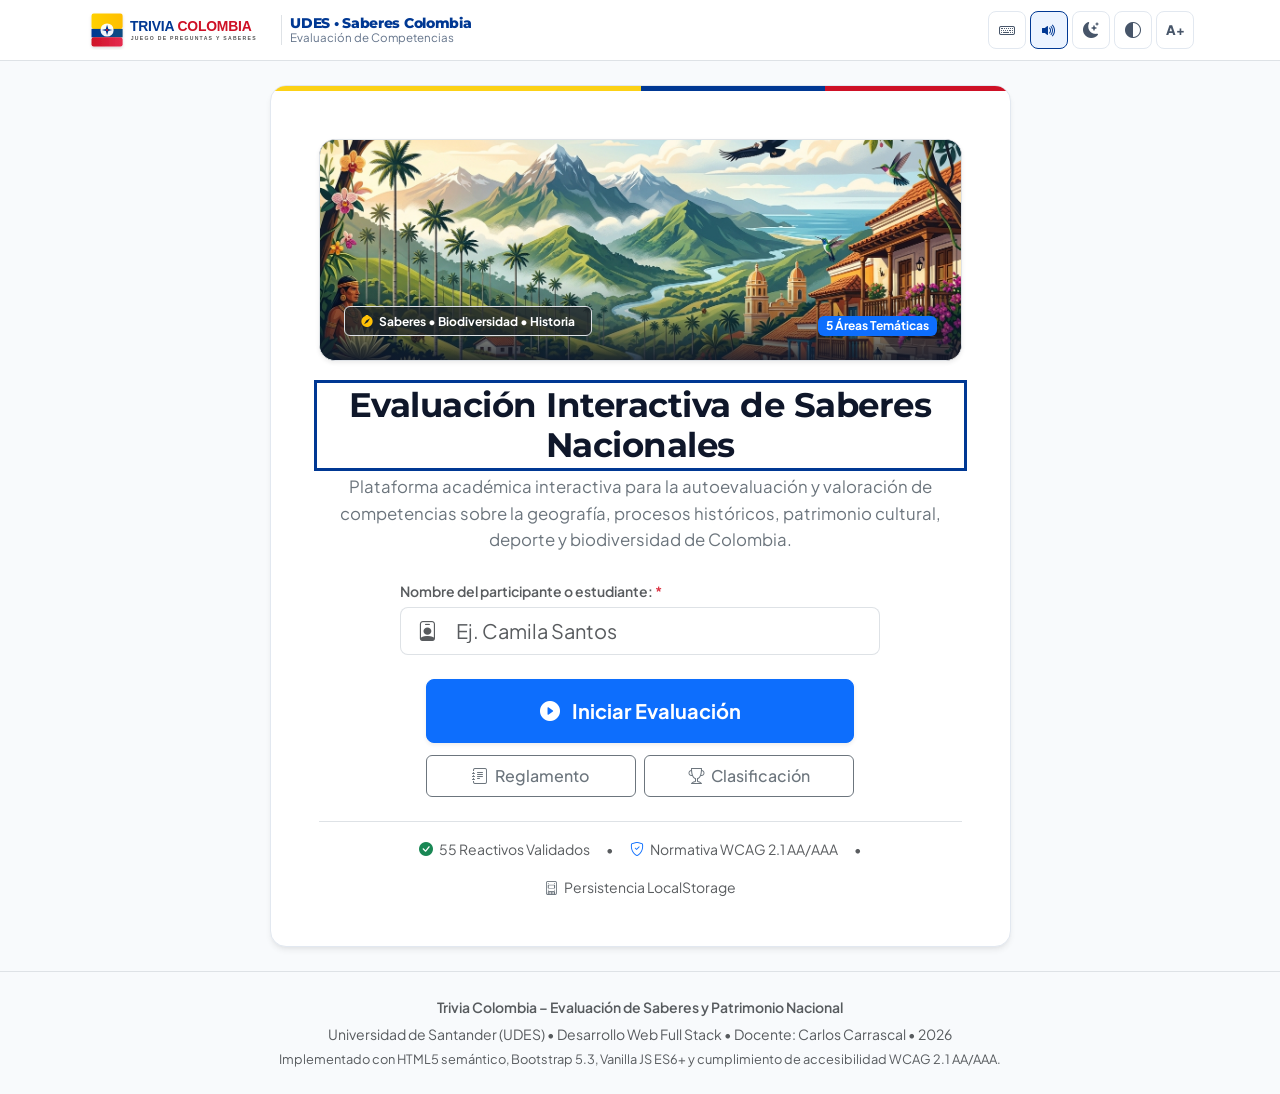
==== commit ca4ce261: "mejoras en el diseño" ====
--- a/index.html
+++ b/index.html
@@ -3,589 +3,912 @@
 <head>
   <meta charset="UTF-8">
   <meta name="viewport" content="width=device-width, initial-scale=1.0">
-  <meta name="description" content="Trivia Colombia: Juego interactivo y educativo de preguntas y respuestas sobre geografía, historia, cultura, deportes y naturaleza de Colombia. Desarrollado con HTML5 semántico, CSS3 y JavaScript ES6+.">
-  <meta name="author" content="Estudiante Full Stack - UDES">
+  <meta name="description" content="Trivia Colombia: Plataforma académica interactiva para la evaluación de saberes sobre geografía, historia republicana, patrimonio cultural, deporte y biodiversidad de Colombia.">
+  <meta name="author" content="Universidad de Santander (UDES) - Desarrollo Full Stack">
   <meta name="theme-color" content="#003893">
   
-  <title>Trivia Colombia – Juego de Preguntas y Saberes</title>
-
-  <!-- Hojas de Estilo -->
+  <title>Trivia Colombia – Evaluación de Saberes y Patrimonio</title>
+
+  <!-- Tipografía Google Fonts: Plus Jakarta Sans & Montserrat -->
+  <link rel="preconnect" href="https://fonts.googleapis.com">
+  <link rel="preconnect" href="https://fonts.gstatic.com" crossorigin>
+  <link href="https://fonts.googleapis.com/css2?family=Montserrat:wght@600;700;800&family=Plus+Jakarta+Sans:ital,wght@0,400;0,500;0,600;0,700;0,800;1,400&display=swap" rel="stylesheet">
+
+  <!-- Bootstrap 5.3 CSS -->
+  <link href="https://cdn.jsdelivr.net/npm/bootstrap@5.3.3/dist/css/bootstrap.min.css" rel="stylesheet" integrity="sha384-QWTKZyjpPEjISv5WaRU9OFeRpok6YctnYmDr5pNlyT2bRjXh0JMhjY6hW+ALEwIH" crossorigin="anonymous">
+
+  <!-- Bootstrap Icons -->
+  <link rel="stylesheet" href="https://cdn.jsdelivr.net/npm/bootstrap-icons@1.11.3/font/bootstrap-icons.min.css">
+
+  <!-- Hojas de Estilo Personalizadas y Adaptativas -->
   <link rel="stylesheet" href="css/styles.css">
   <link rel="stylesheet" href="css/responsive.css">
 
-  <!-- Favicon e Iconografía -->
+  <!-- Favicon Vectorial Oficial -->
   <link rel="icon" type="image/svg+xml" href="assets/img/logo.svg">
 </head>
-<body>
-  <!-- Enlace accesible de salto al contenido -->
+<body class="bg-app text-body-primary">
+
+  <!-- Enlace accesible de salto al contenido principal (WCAG 2.1) -->
   <a href="#main-content" class="skip-link">Saltar al contenido principal</a>
 
-  <!-- Encabezado de la Aplicación -->
-  <header class="app-header" role="banner">
-    <div class="header-container">
-      <div class="brand-wrapper" id="btn-ir-inicio-logo" role="button" tabindex="0" aria-label="Ir a la pantalla de inicio">
-        <img src="assets/img/logo.svg" alt="Trivia Colombia Logo" class="brand-logo-img">
+  <!-- ======================================================== -->
+  <!-- BARRA DE NAVEGACIÓN Y ACCESIBILIDAD                      -->
+  <!-- ======================================================== -->
+  <header class="app-header border-bottom sticky-top" role="banner">
+    <div class="container-xl d-flex align-items-center justify-content-between py-2 px-3">
+      
+      <!-- Marca Institucional -->
+      <div class="d-flex align-items-center gap-2 brand-container" id="btn-ir-inicio-logo" role="button" tabindex="0" aria-label="Ir a la pantalla de inicio">
+        <img src="assets/img/logo.svg" alt="Logotipo Trivia Colombia" class="brand-logo-img">
+        <div class="d-none d-sm-flex flex-column border-start ps-2 ms-1">
+          <span class="brand-tagline">UDES • Saberes Colombia</span>
+          <span class="brand-subtagline">Evaluación de Competencias</span>
+        </div>
       </div>
 
-      <!-- Barra de herramientas de Accesibilidad y Configuración -->
-      <nav class="header-controls" aria-label="Preferencias y Accesibilidad">
-        <button id="btn-toggle-sonido" class="icon-btn" aria-label="Desactivar sonidos" title="Sonido (Activado)" aria-pressed="true">
-          <span aria-hidden="true" id="icono-sonido">🔊</span>
+      <!-- Barra de herramientas de Accesibilidad y Preferencias -->
+      <nav class="header-controls d-flex align-items-center gap-1" aria-label="Preferencias y Accesibilidad">
+        <button id="btn-toggle-atajos" class="btn btn-access" aria-label="Ver atajos de teclado" title="Atajos de teclado (Presiona ?)">
+          <i class="bi bi-keyboard" aria-hidden="true"></i>
+          <span class="visually-hidden">Atajos de teclado</span>
         </button>
-        <button id="btn-toggle-tema" class="icon-btn" aria-label="Activar modo oscuro" title="Cambiar tema oscuro/claro" aria-pressed="false">
-          <span aria-hidden="true" id="icono-tema">🌙</span>
+
+        <button id="btn-toggle-sonido" class="btn btn-access" aria-label="Desactivar sonidos" title="Sonido: Activado" aria-pressed="true">
+          <i class="bi bi-volume-up-fill" id="icono-sonido" aria-hidden="true"></i>
+          <span class="visually-hidden">Sonido</span>
         </button>
-        <button id="btn-toggle-contraste" class="icon-btn" aria-label="Activar alto contraste" title="Modo Alto Contraste" aria-pressed="false">
-          <span aria-hidden="true">👁️</span>
+
+        <button id="btn-toggle-tema" class="btn btn-access" aria-label="Activar modo oscuro" title="Alternar tema oscuro o claro" aria-pressed="false">
+          <i class="bi bi-moon-stars-fill" id="icono-tema" aria-hidden="true"></i>
+          <span class="visually-hidden">Tema visual</span>
         </button>
-        <button id="btn-toggle-fuente" class="icon-btn" aria-label="Aumentar tamaño de texto" title="Texto grande" aria-pressed="false">
-          <span aria-hidden="true" style="font-weight: 800; font-size: 0.95rem;">A+</span>
+
+        <button id="btn-toggle-contraste" class="btn btn-access" aria-label="Activar modo de alto contraste" title="Modo Alto Contraste (WCAG AAA)" aria-pressed="false">
+          <i class="bi bi-circle-half" aria-hidden="true"></i>
+          <span class="visually-hidden">Alto contraste</span>
+        </button>
+
+        <button id="btn-toggle-fuente" class="btn btn-access" aria-label="Aumentar escala tipográfica" title="Escala tipográfica A+" aria-pressed="false">
+          <span class="access-font-text" aria-hidden="true">A+</span>
+          <span class="visually-hidden">Tamaño de texto</span>
         </button>
       </nav>
+
     </div>
   </header>
 
-  <!-- Región para Lectores de Pantalla (Anuncios dinámicos accesibles) -->
-  <div id="aria-anunciador" style="position: absolute; width: 1px; height: 1px; margin: -1px; padding: 0; overflow: hidden; clip: rect(0, 0, 0, 0); border: 0;" aria-live="polite" aria-atomic="true"></div>
-
-  <!-- Contenedor Principal de Pantallas -->
-  <main id="main-content" class="app-main" role="main">
-
-    <!-- ======================================================== -->
-    <!-- 1. PANTALLA INICIO                                       -->
-    <!-- ======================================================== -->
-    <section id="pantalla-inicio" class="pantalla pantalla--activa" role="region" aria-labelledby="titulo-inicio">
-      <div class="card hero-inicio">
-        <div class="hero-bandera-barra" aria-hidden="true">
-          <span></span><span></span><span></span>
-        </div>
-
-        <div class="hero-logo-container">
-          <img src="assets/img/logo.svg" alt="Trivia Colombia: Juego de preguntas" class="hero-logo-img">
-        </div>
-
-        <h1 id="titulo-inicio" class="sr-only" style="position: absolute; width: 1px; height: 1px; margin: -1px; padding: 0; overflow: hidden; clip: rect(0, 0, 0, 0); border: 0;">Trivia Colombia - Juego de Preguntas</h1>
-
-        <p class="hero-descripcion">
-          Pon a prueba tus conocimientos sobre la geografía, historia, tradiciones, deportes y la majestuosa biodiversidad colombiana.
-        </p>
-
-        <!-- Formulario con Campo de Nombre (Obligatorio) -->
-        <form id="form-inicio-jugador" class="form-jugador" novalidate onsubmit="return false;">
-          <label for="input-nombre-jugador" class="form-label">
-            Escribe tu nombre para iniciar: <span style="color: var(--co-rojo);" aria-hidden="true">*</span>
-          </label>
-          <div class="input-jugador-wrapper">
-            <input 
-              type="text" 
-              id="input-nombre-jugador" 
-              class="input-text" 
-              placeholder="Ej. Camila Santos" 
-              maxlength="25"
-              autocomplete="name"
-              required 
-              aria-required="true"
-              aria-describedby="error-nombre-jugador"
-            >
-          </div>
-          <p id="error-nombre-jugador" class="input-error-msg" role="alert">
-            Por favor ingresa tu nombre para poder comenzar la partida.
-          </p>
-        </form>
-
-        <!-- Botones de Acción -->
-        <div class="acciones-inicio">
-          <button id="btn-iniciar-flujo" class="btn btn-primary btn-lg btn-block" type="button">
-            <span>🚀</span> ¡Jugar Ahora!
-          </button>
-          
-          <div class="acciones-secundarias-inicio">
-            <button id="btn-ver-instrucciones" class="btn btn-secondary" type="button">
-              <span>📖</span> Instrucciones
-            </button>
-            <button id="btn-ver-ranking-inicio" class="btn btn-secondary" type="button">
-              <span>🏆</span> Ranking & Stats
-            </button>
-          </div>
-        </div>
-      </div>
-    </section>
-
-    <!-- ======================================================== -->
-    <!-- 2. PANTALLA INSTRUCCIONES                                -->
-    <!-- ======================================================== -->
-    <section id="pantalla-instrucciones" class="pantalla" role="region" aria-labelledby="titulo-instrucciones">
-      <div class="card card--accent-top">
-        <h1 id="titulo-instrucciones" class="titulo-seccion">
-          <span>📖</span> Reglas del Juego y Sistema de Puntos
-        </h1>
-        <p class="subtitulo-seccion">
-          Conoce cómo funciona la dinámica, el temporizador, los comodines y la puntuación de Trivia Colombia.
-        </p>
-
-        <div class="instrucciones-grid">
-          <article class="instruccion-card">
-            <div class="instruccion-icono" aria-hidden="true">⏱️</div>
-            <h2 class="instruccion-titulo">Rondas y Tiempo</h2>
-            <p>Cada partida consta de <strong>10 preguntas de selección múltiple</strong> con 4 opciones. Tienes <strong>20 segundos</strong> por cada pregunta. Si el tiempo expira, contará como incorrecta.</p>
-          </article>
-
-          <article class="instruccion-card">
-            <div class="instruccion-icono" aria-hidden="true">💡</div>
-            <h2 class="instruccion-titulo">Comodines Disponibles</h2>
-            <p>Dispones de 2 comodines por partida (cada uno se puede usar una sola vez y descuenta <strong>-30 puntos</strong>):</p>
-            <ul style="padding-left: 1.25rem; font-size: 0.95rem; margin-top: 0.35rem;">
-              <li><strong>50/50:</strong> Descarta 2 opciones incorrectas.</li>
-              <li><strong>+10s:</strong> Suma 10 segundos extra al reloj.</li>
-            </ul>
-          </article>
-
-          <article class="instruccion-card">
-            <div class="instruccion-icono" aria-hidden="true">🔥</div>
-            <h2 class="instruccion-titulo">Rachas y Bonificaciones</h2>
-            <p>¡La velocidad y precisión importan! Cada acierto otorga bonificación por rapidez, y si logras rachas consecutivas sumarás puntos adicionales.</p>
-          </article>
-        </div>
-
-        <!-- Tabla reglamentaria de puntuación (Sección 6.1) -->
-        <h2 class="titulo-seccion" style="font-size: 1.35rem; margin-top: 1.5rem;">
-          <span>📊</span> Tabla Oficial de Puntuación
-        </h2>
-        
-        <div class="tabla-container">
-          <table class="tabla-puntuacion" aria-label="Tabla de cálculo de puntos">
-            <thead>
-              <tr>
-                <th scope="col">Concepto</th>
-                <th scope="col">Efecto en Puntos</th>
-                <th scope="col">Detalle</th>
-              </tr>
-            </thead>
-            <tbody>
-              <tr>
-                <td><strong>Respuesta Correcta</strong></td>
-                <td><span class="badge-pts badge-pts--verde">+100 pts</span></td>
-                <td>Puntaje base asegurado por acierto</td>
-              </tr>
-              <tr>
-                <td><strong>Bonificación por Rapidez</strong></td>
-                <td><span class="badge-pts badge-pts--azul">+5 pts / seg</span></td>
-                <td>Por cada segundo sobrante en el reloj (hasta +100)</td>
-              </tr>
-              <tr>
-                <td><strong>Racha de 3 Aciertos Seguidos</strong></td>
-                <td><span class="badge-pts badge-pts--verde">+50 pts extra</span></td>
-                <td>Bonificación de racha consecutiva</td>
-              </tr>
-              <tr>
-                <td><strong>Respuesta Incorrecta o Tiempo Agotado</strong></td>
-                <td><span class="badge-pts badge-pts--rojo">0 pts</span></td>
-                <td>Se rompe la racha actual</td>
-              </tr>
-              <tr>
-                <td><strong>Uso de Comodín</strong></td>
-                <td><span class="badge-pts badge-pts--rojo">-30 pts</span></td>
-                <td>Costo por utilizar 50/50 o Tiempo Extra</td>
-              </tr>
-              <tr>
-                <td><strong>Multiplicador de Dificultad</strong></td>
-                <td><span class="badge-pts badge-pts--azul">x1.0 | x1.5 | x2.0</span></td>
-                <td>Fácil (x1.0), Medio (x1.5), Difícil (x2.0)</td>
-              </tr>
-            </tbody>
-          </table>
-        </div>
-
-        <div style="margin-top: 2rem; display: flex; justify-content: flex-end;">
-          <button id="btn-volver-instrucciones" class="btn btn-primary" type="button">
-            <span>⬅️</span> Volver al Menú
-          </button>
-        </div>
-      </div>
-    </section>
-
-    <!-- ======================================================== -->
-    <!-- 3. PANTALLA CONFIGURACIÓN DE PARTIDA                     -->
-    <!-- ======================================================== -->
-    <section id="pantalla-configuracion" class="pantalla" role="region" aria-labelledby="titulo-configuracion">
-      <div class="card card--accent-top">
-        <h1 id="titulo-configuracion" class="titulo-seccion">
-          <span>⚙️</span> Configura tu Partida
-        </h1>
-        <p class="subtitulo-seccion">
-          Hola, <strong id="saludo-jugador-config">Jugador</strong>. Elige la categoría temática y el nivel de dificultad.
-        </p>
-
-        <!-- Selección de Categoría -->
-        <div class="config-seccion">
-          <div class="config-seccion-titulo">
-            <span>1. Selecciona la Categoría:</span>
-          </div>
-
-          <div class="categorias-grid" role="radiogroup" aria-label="Categorías de Trivia">
-            <button class="categoria-card seleccionada" data-categoria="todas" role="radio" aria-checked="true" type="button">
-              <img src="assets/img/categoria-todas.svg" alt="" class="categoria-icono-svg" aria-hidden="true">
-              <span class="categoria-nombre">Todas las Categorías</span>
-            </button>
-
-            <button class="categoria-card" data-categoria="geografia" role="radio" aria-checked="false" type="button">
-              <img src="assets/img/categoria-geografia.svg" alt="" class="categoria-icono-svg" aria-hidden="true">
-              <span class="categoria-nombre">Geografía</span>
-            </button>
-
-            <button class="categoria-card" data-categoria="historia" role="radio" aria-checked="false" type="button">
-              <img src="assets/img/categoria-historia.svg" alt="" class="categoria-icono-svg" aria-hidden="true">
-              <span class="categoria-nombre">Historia</span>
-            </button>
-
-            <button class="categoria-card" data-categoria="cultura" role="radio" aria-checked="false" type="button">
-              <img src="assets/img/categoria-cultura.svg" alt="" class="categoria-icono-svg" aria-hidden="true">
-              <span class="categoria-nombre">Cultura y Tradiciones</span>
-            </button>
-
-            <button class="categoria-card" data-categoria="deportes" role="radio" aria-checked="false" type="button">
-              <img src="assets/img/categoria-deportes.svg" alt="" class="categoria-icono-svg" aria-hidden="true">
-              <span class="categoria-nombre">Deportes</span>
-            </button>
-
-            <button class="categoria-card" data-categoria="naturaleza" role="radio" aria-checked="false" type="button">
-              <img src="assets/img/categoria-naturaleza.svg" alt="" class="categoria-icono-svg" aria-hidden="true">
-              <span class="categoria-nombre">Ciencia y Naturaleza</span>
-            </button>
-          </div>
-        </div>
-
-        <!-- Selección de Dificultad -->
-        <div class="config-seccion">
-          <div class="config-seccion-titulo">
-            <span>2. Nivel de Dificultad:</span>
-          </div>
-
-          <div class="dificultades-selector" role="radiogroup" aria-label="Nivel de dificultad">
-            <button class="dificultad-btn" data-dificultad="facil" role="radio" aria-checked="false" type="button">
-              <span class="dificultad-nombre" style="color: var(--co-verde);">Fácil</span>
-              <span class="dificultad-multiplicador">Multiplicador x1.0</span>
-            </button>
-
-            <button class="dificultad-btn seleccionada" data-dificultad="medio" role="radio" aria-checked="true" type="button">
-              <span class="dificultad-nombre" style="color: #B45309;">Medio</span>
-              <span class="dificultad-multiplicador">Multiplicador x1.5</span>
-            </button>
-
-            <button class="dificultad-btn" data-dificultad="dificil" role="radio" aria-checked="false" type="button">
-              <span class="dificultad-nombre" style="color: var(--co-rojo);">Difícil</span>
-              <span class="dificultad-multiplicador">Multiplicador x2.0</span>
-            </button>
-          </div>
-        </div>
-
-        <!-- Indicador de récord personal para esta combinación -->
-        <div class="record-preview" id="contenedor-record-preview">
-          <div>
-            <strong>Récord Histórico en esta categoría:</strong>
-            <span id="texto-record-puntaje" style="margin-left: 0.5rem; font-weight: 800; color: var(--co-azul);">0 pts</span>
-          </div>
-          <span style="font-size: 1.25rem;" aria-hidden="true">🎖️</span>
-        </div>
-
-        <!-- Botones de Acción -->
-        <div style="display: flex; gap: 1rem; justify-content: flex-end; flex-wrap: wrap;">
-          <button id="btn-cancelar-config" class="btn btn-secondary" type="button">
-            <span>⬅️</span> Volver
-          </button>
-          <button id="btn-comenzar-partida" class="btn btn-primary btn-lg" type="button">
-            <span>🎮</span> ¡Comenzar Partida!
-          </button>
-        </div>
-      </div>
-    </section>
-
-    <!-- ======================================================== -->
-    <!-- 4. PANTALLA JUEGO ACTIVO                                 -->
-    <!-- ======================================================== -->
-    <section id="pantalla-juego" class="pantalla" role="region" aria-labelledby="enunciado-pregunta-texto">
-      <div class="card">
-        
-        <!-- Estado Superior de la Partida -->
-        <header class="juego-header-status">
-          <!-- Pregunta Actual -->
-          <div class="status-bloque">
-            <span class="status-label">Pregunta</span>
-            <span class="status-valor" id="indicador-numero-pregunta">1 / 10</span>
-          </div>
-
-          <!-- Temporizador Circular -->
-          <div class="temporizador-contenedor">
-            <div id="reloj-cuenta-regresiva" class="temporizador-reloj" aria-label="Segundos restantes: 20">
-              <span id="tiempo-restante-numero">20</span>
+  <!-- Región para Lectores de Pantalla (Anuncios dinámicos accesibles ARIA Live) -->
+  <div id="aria-anunciador" class="visually-hidden" aria-live="polite" aria-atomic="true"></div>
+
+  <!-- ======================================================== -->
+  <!-- CONTENEDOR PRINCIPAL DE PANTALLAS                        -->
+  <!-- ======================================================== -->
+  <main id="main-content" class="app-main container py-3 py-md-4 my-auto" role="main">
+    <div class="row justify-content-center">
+      <div class="col-12 col-lg-10 col-xl-9">
+
+        <!-- ======================================================== -->
+        <!-- 1. PANTALLA INICIO                                       -->
+        <!-- ======================================================== -->
+        <section id="pantalla-inicio" class="pantalla pantalla--activa" role="region" aria-labelledby="titulo-inicio">
+          <div class="card app-card shadow-sm border-0 rounded-4 overflow-hidden">
+            <!-- Cinta tricolor institucional -->
+            <div class="tricolor-ribbon" aria-hidden="true"></div>
+
+            <div class="card-body p-4 p-md-5 text-center">
+              
+              <!-- Banner Ilustrado de Colombia -->
+              <div class="hero-image-wrapper rounded-4 overflow-hidden mb-4 shadow-sm border position-relative mx-auto">
+                <img src="assets/img/hero-colombia.jpg" alt="Ilustración panorámica del paisaje, biodiversidad y arquitectura de Colombia" class="hero-cover-img w-100">
+                <div class="hero-image-overlay d-flex align-items-end justify-content-between p-3 p-md-4 position-absolute bottom-0 start-0 w-100">
+                  <span class="badge text-bg-dark bg-opacity-75 border text-white px-3 py-2 shadow-sm">
+                    <i class="bi bi-compass-fill text-warning me-1"></i> Saberes • Biodiversidad • Historia
+                  </span>
+                  <span class="badge bg-primary bg-opacity-90 text-white px-2 py-1 small d-none d-sm-inline-block">
+                    5 Áreas Temáticas
+                  </span>
+                </div>
+              </div>
+
+              <h1 id="titulo-inicio" class="hero-title fw-bold text-balance mb-2">
+                Evaluación Interactiva de Saberes Nacionales
+              </h1>
+
+              <p class="hero-description text-secondary mx-auto mb-4">
+                Plataforma académica interactiva para la autoevaluación y valoración de competencias sobre la geografía, procesos históricos, patrimonio cultural, deporte y biodiversidad de Colombia.
+              </p>
+
+              <!-- Formulario de Registro de Jugador -->
+              <form id="form-inicio-jugador" class="form-jugador-box mx-auto mb-4 text-start" novalidate onsubmit="return false;">
+                <label for="input-nombre-jugador" class="form-label fw-semibold text-body-secondary small mb-1">
+                  Nombre del participante o estudiante: <span class="text-danger" aria-hidden="true">*</span>
+                </label>
+                <div class="input-group input-group-lg shadow-2xs">
+                  <span class="input-group-text bg-body border-end-0 text-muted">
+                    <i class="bi bi-person-badge" aria-hidden="true"></i>
+                  </span>
+                  <input 
+                    type="text" 
+                    id="input-nombre-jugador" 
+                    class="form-control border-start-0 ps-1" 
+                    placeholder="Ej. Camila Santos" 
+                    maxlength="25"
+                    autocomplete="name"
+                    required 
+                    aria-required="true"
+                    aria-describedby="error-nombre-jugador"
+                  >
+                </div>
+                <div id="error-nombre-jugador" class="form-text text-danger mt-1 small d-none" role="alert">
+                  <i class="bi bi-exclamation-triangle-fill me-1"></i> Por favor ingresa tu nombre para habilitar la sesión de evaluación.
+                </div>
+              </form>
+
+              <!-- Botones de Acción de Inicio -->
+              <div class="d-flex flex-column gap-2 col-md-9 col-lg-8 mx-auto mb-4">
+                <button id="btn-iniciar-flujo" class="btn btn-primary btn-lg shadow-sm py-3 fw-bold btn-interactive-ripple" type="button">
+                  <i class="bi bi-play-circle-fill me-2" aria-hidden="true"></i> Iniciar Evaluación
+                </button>
+
+                <div class="row g-2 pt-1">
+                  <div class="col-6">
+                    <button id="btn-ver-instrucciones" class="btn btn-outline-secondary w-100 py-2 fw-medium" type="button">
+                      <i class="bi bi-journal-text me-1" aria-hidden="true"></i> Reglamento
+                    </button>
+                  </div>
+                  <div class="col-6">
+                    <button id="btn-ver-ranking-inicio" class="btn btn-outline-secondary w-100 py-2 fw-medium" type="button">
+                      <i class="bi bi-trophy me-1" aria-hidden="true"></i> Clasificación
+                    </button>
+                  </div>
+                </div>
+              </div>
+
+              <!-- Metadata técnica de cumplimiento -->
+              <div class="border-top pt-3 d-flex flex-wrap align-items-center justify-content-center gap-3 text-muted small">
+                <span><i class="bi bi-check-circle-fill text-success me-1"></i> 55 Reactivos Validados</span>
+                <span class="d-none d-sm-inline">•</span>
+                <span><i class="bi bi-shield-check text-primary me-1"></i> Normativa WCAG 2.1 AA/AAA</span>
+                <span class="d-none d-sm-inline">•</span>
+                <span><i class="bi bi-device-ssd text-secondary me-1"></i> Persistencia LocalStorage</span>
+              </div>
+
             </div>
           </div>
-
-          <!-- Puntaje Actual y Racha -->
-          <div class="status-bloque status-bloque--derecha">
-            <span class="status-label">Puntaje</span>
-            <span class="status-valor" id="indicador-puntaje-actual">0 pts</span>
-            <div class="racha-chip" id="chip-racha-actual" title="Racha de aciertos seguidos">
-              <span aria-hidden="true">🔥</span> Racha: <strong id="racha-contador">0</strong>
+        </section>
+
+        <!-- ======================================================== -->
+        <!-- 2. PANTALLA INSTRUCCIONES                                -->
+        <!-- ======================================================== -->
+        <section id="pantalla-instrucciones" class="pantalla" role="region" aria-labelledby="titulo-instrucciones" hidden>
+          <div class="card app-card shadow-sm border-0 rounded-4 overflow-hidden">
+            <div class="tricolor-ribbon" aria-hidden="true"></div>
+
+            <div class="card-body p-4 p-md-5">
+              <div class="d-flex align-items-center gap-3 mb-2">
+                <div class="badge-icon bg-primary-subtle text-primary rounded-3 p-2">
+                  <i class="bi bi-journal-bookmark-fill fs-4" aria-hidden="true"></i>
+                </div>
+                <div>
+                  <h1 id="titulo-instrucciones" class="h3 fw-bold mb-0">
+                    Reglamento Oficial y Criterios de Evaluación
+                  </h1>
+                  <p class="text-secondary small mb-0">
+                    Directrices de evaluación, administración del tiempo, comodines y baremo de calificación.
+                  </p>
+                </div>
+              </div>
+
+              <hr class="my-4">
+
+              <!-- Grid de Reglas de Juego -->
+              <div class="row g-3 g-md-4 mb-4">
+                <div class="col-md-4">
+                  <div class="card h-100 border rounded-3 p-3 bg-body-tertiary">
+                    <div class="d-flex align-items-center gap-2 mb-2 text-primary fw-bold">
+                      <i class="bi bi-stopwatch-fill fs-5" aria-hidden="true"></i>
+                      <span>Rondas y Tiempo</span>
+                    </div>
+                    <p class="small text-secondary mb-0">
+                      Cada partida consta de <strong>10 reactivos</strong> seleccionados aleatoriamente con 4 opciones. Dispones de <strong>20 segundos</strong> por reactivo. Si el temporizador expira, el reactivo se registra como incorrecto.
+                    </p>
+                  </div>
+                </div>
+
+                <div class="col-md-4">
+                  <div class="card h-100 border rounded-3 p-3 bg-body-tertiary">
+                    <div class="d-flex align-items-center gap-2 mb-2 text-primary fw-bold">
+                      <i class="bi bi-magic fs-5" aria-hidden="true"></i>
+                      <span>Comodines de Asistencia</span>
+                    </div>
+                    <p class="small text-secondary mb-0">
+                      Dispones de 2 comodines por partida (un solo uso cada uno con deducción técnica de <strong>-30 pts</strong>):
+                    </p>
+                    <ul class="small text-secondary ps-3 mt-2 mb-0">
+                      <li><strong>50/50 [Tecla C]:</strong> Descarta 2 distractores erróneos.</li>
+                      <li><strong>+10s [Tecla T]:</strong> Suma 10 segundos adicionales al reloj.</li>
+                    </ul>
+                  </div>
+                </div>
+
+                <div class="col-md-4">
+                  <div class="card h-100 border rounded-3 p-3 bg-body-tertiary">
+                    <div class="d-flex align-items-center gap-2 mb-2 text-primary fw-bold">
+                      <i class="bi bi-lightning-charge-fill fs-5" aria-hidden="true"></i>
+                      <span>Bonificación y Rachas</span>
+                    </div>
+                    <p class="small text-secondary mb-0">
+                      La precisión y la agilidad premian el puntaje. Por cada segundo restante sumas <strong>+5 pts</strong>. Al encadenar una racha de <strong>3 aciertos seguidos</strong> recibes una bonificación extraordinaria de <strong>+50 pts</strong>.
+                    </p>
+                  </div>
+                </div>
+              </div>
+
+              <!-- Tabla Reglamentaria de Puntuación -->
+              <h2 class="h5 fw-bold mb-3 d-flex align-items-center gap-2">
+                <i class="bi bi-table text-primary" aria-hidden="true"></i> Baremo Oficial de Calificación
+              </h2>
+
+              <div class="table-responsive rounded-3 border mb-4">
+                <table class="table table-hover align-middle mb-0" aria-label="Tabla de cálculo de puntos">
+                  <thead class="table-light">
+                    <tr>
+                      <th scope="col" class="py-3 ps-3">Criterio de Evaluación</th>
+                      <th scope="col" class="py-3">Impacto en Puntuación</th>
+                      <th scope="col" class="py-3 pe-3">Condición de Aplicación</th>
+                    </tr>
+                  </thead>
+                  <tbody class="small">
+                    <tr>
+                      <td class="ps-3 fw-medium">Respuesta Correcta</td>
+                      <td><span class="badge text-bg-success">+100 pts</span></td>
+                      <td class="pe-3 text-secondary">Puntaje base garantizado por acierto</td>
+                    </tr>
+                    <tr>
+                      <td class="ps-3 fw-medium">Bonificación por Rapidez</td>
+                      <td><span class="badge text-bg-primary">+5 pts / segundo</span></td>
+                      <td class="pe-3 text-secondary">Calculado sobre el tiempo restante en el reloj</td>
+                    </tr>
+                    <tr>
+                      <td class="ps-3 fw-medium">Racha de 3 Aciertos Consecutivos</td>
+                      <td><span class="badge text-bg-warning">+50 pts bono</span></td>
+                      <td class="pe-3 text-secondary">Bonificación extraordinaria acumulativa</td>
+                    </tr>
+                    <tr>
+                      <td class="ps-3 fw-medium">Respuesta Incorrecta o Tiempo Expirado</td>
+                      <td><span class="badge text-bg-secondary">0 pts</span></td>
+                      <td class="pe-3 text-secondary">Interrumpe el contador de racha activa</td>
+                    </tr>
+                    <tr>
+                      <td class="ps-3 fw-medium">Uso de Comodín (50/50 o Tiempo Extra)</td>
+                      <td><span class="badge text-bg-danger">-30 pts</span></td>
+                      <td class="pe-3 text-secondary">Deducción sobre la bonificación de la partida</td>
+                    </tr>
+                    <tr>
+                      <td class="ps-3 fw-medium">Multiplicador por Nivel de Complejidad</td>
+                      <td><span class="badge text-bg-info">x1.0 | x1.5 | x2.0</span></td>
+                      <td class="pe-3 text-secondary">Fácil (x1.0), Medio (x1.5), Difícil (x2.0)</td>
+                    </tr>
+                  </tbody>
+                </table>
+              </div>
+
+              <div class="d-flex justify-content-end">
+                <button id="btn-volver-instrucciones" class="btn btn-primary px-4 py-2" type="button">
+                  <i class="bi bi-arrow-left me-1" aria-hidden="true"></i> Volver al Menú Principal
+                </button>
+              </div>
+
             </div>
           </div>
-        </header>
-
-        <!-- Barra de Progreso de la Ronda -->
-        <div class="barra-progreso-ronda" role="progressbar" id="barra-progreso" aria-valuenow="10" aria-valuemin="0" aria-valuemax="100" aria-label="Progreso de la partida">
-          <div class="barra-progreso-fill" id="barra-progreso-fill"></div>
-        </div>
-
-        <!-- Barra de Comodines -->
-        <section class="comodines-barra" aria-label="Comodines disponibles">
-          <div class="comodines-info">
-            <span>Comodines (costo: -30 pts):</span>
-          </div>
-          <div class="comodines-botones">
-            <button id="btn-comodin-5050" class="btn-comodin" type="button" title="Elimina dos opciones incorrectas (Atajo: tecla C)" aria-keyshortcuts="C">
-              <span>✂️</span> 50 / 50
-            </button>
-            <button id="btn-comodin-tiempo" class="btn-comodin" type="button" title="Suma 10 segundos adicionales (Atajo: tecla T)" aria-keyshortcuts="T">
-              <span>⏳</span> +10 seg
-            </button>
+        </section>
+
+        <!-- ======================================================== -->
+        <!-- 3. PANTALLA CONFIGURACIÓN DE PARTIDA                     -->
+        <!-- ======================================================== -->
+        <section id="pantalla-configuracion" class="pantalla" role="region" aria-labelledby="titulo-configuracion" hidden>
+          <div class="card app-card shadow-sm border-0 rounded-4 overflow-hidden">
+            <div class="tricolor-ribbon" aria-hidden="true"></div>
+
+            <div class="card-body p-4 p-md-5">
+              <div class="d-flex align-items-center gap-3 mb-2">
+                <div class="badge-icon bg-primary-subtle text-primary rounded-3 p-2">
+                  <i class="bi bi-sliders2-vertical fs-4" aria-hidden="true"></i>
+                </div>
+                <div>
+                  <h1 id="titulo-configuracion" class="h3 fw-bold mb-0">
+                    Configuración de la Sesión
+                  </h1>
+                  <p class="text-secondary small mb-0">
+                    Participante: <strong id="saludo-jugador-config" class="text-primary">Participante</strong>. Define el área temática y el nivel de dificultad.
+                  </p>
+                </div>
+              </div>
+
+              <hr class="my-4">
+
+              <!-- Sección 1: Selección de Categoría -->
+              <div class="mb-4">
+                <label class="form-label fw-bold text-body-secondary small text-uppercase tracking-wider mb-2">
+                  1. Área de Conocimiento
+                </label>
+
+                <div class="row g-2 g-md-3" role="radiogroup" aria-label="Categorías temáticas de evaluación">
+                  <div class="col-6 col-md-4">
+                    <button class="categoria-card seleccionada w-100" data-categoria="todas" role="radio" aria-checked="true" type="button">
+                      <img src="assets/img/categoria-todas.svg" alt="" class="categoria-icono-svg mb-2" aria-hidden="true">
+                      <span class="categoria-nombre">Todas las Áreas</span>
+                    </button>
+                  </div>
+
+                  <div class="col-6 col-md-4">
+                    <button class="categoria-card w-100" data-categoria="geografia" role="radio" aria-checked="false" type="button">
+                      <img src="assets/img/categoria-geografia.svg" alt="" class="categoria-icono-svg mb-2" aria-hidden="true">
+                      <span class="categoria-nombre">Geografía</span>
+                    </button>
+                  </div>
+
+                  <div class="col-6 col-md-4">
+                    <button class="categoria-card w-100" data-categoria="historia" role="radio" aria-checked="false" type="button">
+                      <img src="assets/img/categoria-historia.svg" alt="" class="categoria-icono-svg mb-2" aria-hidden="true">
+                      <span class="categoria-nombre">Historia</span>
+                    </button>
+                  </div>
+
+                  <div class="col-6 col-md-4">
+                    <button class="categoria-card w-100" data-categoria="cultura" role="radio" aria-checked="false" type="button">
+                      <img src="assets/img/categoria-cultura.svg" alt="" class="categoria-icono-svg mb-2" aria-hidden="true">
+                      <span class="categoria-nombre">Cultura y Tradición</span>
+                    </button>
+                  </div>
+
+                  <div class="col-6 col-md-4">
+                    <button class="categoria-card w-100" data-categoria="deportes" role="radio" aria-checked="false" type="button">
+                      <img src="assets/img/categoria-deportes.svg" alt="" class="categoria-icono-svg mb-2" aria-hidden="true">
+                      <span class="categoria-nombre">Deportes</span>
+                    </button>
+                  </div>
+
+                  <div class="col-6 col-md-4">
+                    <button class="categoria-card w-100" data-categoria="naturaleza" role="radio" aria-checked="false" type="button">
+                      <img src="assets/img/categoria-naturaleza.svg" alt="" class="categoria-icono-svg mb-2" aria-hidden="true">
+                      <span class="categoria-nombre">Ciencia y Naturaleza</span>
+                    </button>
+                  </div>
+                </div>
+              </div>
+
+              <!-- Sección 2: Selección de Dificultad -->
+              <div class="mb-4">
+                <label class="form-label fw-bold text-body-secondary small text-uppercase tracking-wider mb-2">
+                  2. Nivel de Complejidad
+                </label>
+
+                <div class="row g-2 g-md-3" role="radiogroup" aria-label="Nivel de dificultad de los reactivos">
+                  <div class="col-12 col-md-4">
+                    <button class="dificultad-btn w-100" data-dificultad="facil" role="radio" aria-checked="false" type="button">
+                      <span class="dificultad-nombre text-success fw-bold">Básico / Fácil</span>
+                      <span class="dificultad-multiplicador text-muted small">Multiplicador x1.0</span>
+                    </button>
+                  </div>
+
+                  <div class="col-12 col-md-4">
+                    <button class="dificultad-btn seleccionada w-100" data-dificultad="medio" role="radio" aria-checked="true" type="button">
+                      <span class="dificultad-nombre text-warning-emphasis fw-bold">Intermedio / Medio</span>
+                      <span class="dificultad-multiplicador text-muted small">Multiplicador x1.5</span>
+                    </button>
+                  </div>
+
+                  <div class="col-12 col-md-4">
+                    <button class="dificultad-btn w-100" data-dificultad="dificil" role="radio" aria-checked="false" type="button">
+                      <span class="dificultad-nombre text-danger fw-bold">Avanzado / Difícil</span>
+                      <span class="dificultad-multiplicador text-muted small">Multiplicador x2.0</span>
+                    </button>
+                  </div>
+                </div>
+              </div>
+
+              <!-- Indicador de récord personal para la configuración actual -->
+              <div class="alert alert-secondary d-flex align-items-center justify-content-between p-3 rounded-3 mb-4" id="contenedor-record-preview">
+                <div class="d-flex align-items-center gap-2">
+                  <i class="bi bi-award-fill text-warning fs-4" aria-hidden="true"></i>
+                  <div>
+                    <span class="small text-secondary d-block">Mejor marca en esta categoría:</span>
+                    <strong id="texto-record-puntaje" class="text-primary fs-5">0 pts</strong>
+                  </div>
+                </div>
+                <span class="badge text-bg-light border text-muted small">Histórico Local</span>
+              </div>
+
+              <!-- Acciones de Navegación -->
+              <div class="d-flex justify-content-between align-items-center pt-2">
+                <button id="btn-cancelar-config" class="btn btn-outline-secondary px-4 py-2" type="button">
+                  <i class="bi bi-arrow-left me-1" aria-hidden="true"></i> Volver
+                </button>
+                <button id="btn-comenzar-partida" class="btn btn-primary btn-lg px-4 py-2 fw-bold shadow-sm" type="button">
+                  <i class="bi bi-play-circle-fill me-2" aria-hidden="true"></i> Comenzar Evaluación
+                </button>
+              </div>
+
+            </div>
           </div>
         </section>
 
-        <!-- Tarjeta de Pregunta -->
-        <article class="pregunta-card">
-          <div class="pregunta-meta">
-            <span class="meta-badge meta-badge--cat" id="badge-pregunta-categoria">Geografía</span>
-            <span class="meta-badge meta-badge--dif" id="badge-pregunta-dificultad">Medio</span>
-          </div>
-          <h2 id="enunciado-pregunta-texto" class="pregunta-enunciado">
-            Cargando pregunta...
-          </h2>
-        </article>
-
-        <!-- Opciones de Respuesta -->
-        <div class="opciones-grid" id="contenedor-opciones" role="group" aria-label="Opciones de respuesta">
-          <!-- Renderizado dinámico de los 4 botones de opción -->
-        </div>
-
-        <!-- Panel de Retroalimentación Inmediata -->
-        <div id="box-retroalimentacion" class="retroalimentacion-box" role="alert" aria-live="assertive">
-          <div class="retro-header">
-            <span id="retro-titulo-estado" class="retro-estado">
-              <!-- Estado acierto o error -->
-            </span>
-            <span id="retro-puntos-ganados" class="retro-puntos">
-              <!-- +160 pts -->
-            </span>
-          </div>
-          <p id="retro-explicacion-texto" class="retro-explicacion">
-            <!-- Explicación pedagógica -->
-          </p>
-          <div style="display: flex; justify-content: flex-end;">
-            <button id="btn-siguiente-pregunta" class="btn btn-primary" type="button">
-              <span>Siguiente Pregunta</span> ➡️
-            </button>
-          </div>
-        </div>
-
-      </div>
-    </section>
-
-    <!-- ======================================================== -->
-    <!-- 5. PANTALLA RESULTADO FINAL                              -->
-    <!-- ======================================================== -->
-    <section id="pantalla-resultado" class="pantalla" role="region" aria-labelledby="titulo-resultado">
-      <div class="card resultado-card card--accent-top">
-        <div class="resultado-icono" id="resultado-icono-emoji" aria-hidden="true">🏆</div>
-        
-        <h1 id="titulo-resultado" class="titulo-seccion" style="justify-content: center;">
-          ¡Partida Finalizada!
-        </h1>
-
-        <p class="resultado-jugador-titulo">
-          Excelente esfuerzo, <strong id="resultado-nombre-jugador">Jugador</strong>.
-        </p>
-
-        <div class="resultado-puntaje-destacado" id="resultado-puntaje-final">
-          0
-        </div>
-        <div style="font-weight: 700; color: var(--text-muted); margin-bottom: 1.5rem;">PUNTOS TOTALES</div>
-
-        <!-- Mensaje Motivacional -->
-        <div class="resultado-mensaje-motivo" id="resultado-mensaje-motivo">
-          Cargando resultado...
-        </div>
-
-        <!-- Métricas Resumen -->
-        <div class="metricas-grid">
-          <div class="metrica-item">
-            <span class="metrica-label">Aciertos</span>
-            <span class="metrica-valor" id="resumen-aciertos-conteo" style="color: var(--co-verde);">0 / 10</span>
-          </div>
-          <div class="metrica-item">
-            <span class="metrica-label">Efectividad</span>
-            <span class="metrica-valor" id="resumen-efectividad-porcentaje">0%</span>
-          </div>
-          <div class="metrica-item">
-            <span class="metrica-label">Mejor Racha</span>
-            <span class="metrica-valor" id="resumen-mejor-racha" style="color: #EA580C;">🔥 0</span>
-          </div>
-          <div class="metrica-item">
-            <span class="metrica-label">Tiempo Total</span>
-            <span class="metrica-valor" id="resumen-tiempo-total">0s</span>
-          </div>
-        </div>
-
-        <!-- Botones de Acción de Fin de Partida -->
-        <div class="acciones-resultado">
-          <button id="btn-jugar-de-nuevo" class="btn btn-primary btn-lg" type="button">
-            <span>🔄</span> Jugar de Nuevo
-          </button>
-          <button id="btn-ver-ranking-desde-resultado" class="btn btn-secondary btn-lg" type="button">
-            <span>🏆</span> Ver Ranking
-          </button>
-          <button id="btn-volver-inicio-desde-resultado" class="btn btn-outline" type="button">
-            <span>🏠</span> Inicio
-          </button>
-        </div>
-
-        <!-- Revisión Detallada de Preguntas -->
-        <div class="revision-seccion">
-          <h2 class="revision-header">Revisión de Preguntas de la Partida</h2>
-          <div id="contenedor-revision-preguntas">
-            <!-- Desglose de preguntas acertadas y falladas con explicaciones -->
-          </div>
-        </div>
-
-      </div>
-    </section>
-
-    <!-- ======================================================== -->
-    <!-- 6. PANTALLA RANKING Y ESTADÍSTICAS                       -->
-    <!-- ======================================================== -->
-    <section id="pantalla-ranking" class="pantalla" role="region" aria-labelledby="titulo-ranking">
-      <div class="card card--accent-top">
-        <h1 id="titulo-ranking" class="titulo-seccion">
-          <span>🏆</span> Ranking y Estadísticas del Jugador
-        </h1>
-        <p class="subtitulo-seccion">
-          Consulta las mejores puntuaciones registradas en este dispositivo y tus estadísticas acumuladas.
-        </p>
-
-        <!-- Navegación por pestañas (Tabs Accesibles) -->
-        <div class="ranking-tabs" role="tablist" aria-label="Secciones de Ranking">
-          <button id="tab-top10" class="tab-btn activo" role="tab" aria-selected="true" aria-controls="panel-top10" type="button">
-            Top 10 Histórico
-          </button>
-          <button id="tab-mis-stats" class="tab-btn" role="tab" aria-selected="false" aria-controls="panel-mis-stats" type="button">
-            Estadísticas Globales
-          </button>
-        </div>
-
-        <!-- Panel 1: Top 10 -->
-        <div id="panel-top10" role="tabpanel" aria-labelledby="tab-top10">
-          <div class="tabla-container">
-            <table class="ranking-tabla" aria-label="Tabla del Top 10 mejores puntajes">
-              <thead>
-                <tr>
-                  <th scope="col" style="width: 60px;">#</th>
-                  <th scope="col">Jugador</th>
-                  <th scope="col">Puntaje</th>
-                  <th scope="col">Aciertos</th>
-                  <th scope="col" class="col-oculta-movil">Categoría</th>
-                  <th scope="col" class="col-oculta-movil">Dificultad</th>
-                  <th scope="col" class="col-oculta-movil">Fecha</th>
-                </tr>
-              </thead>
-              <tbody id="ranking-tbody">
-                <!-- Filas renderizadas por ui.js -->
-              </tbody>
-            </table>
-          </div>
-
-          <div style="display: flex; justify-content: space-between; align-items: center; flex-wrap: wrap; gap: 1rem; margin-top: 1rem;">
-            <button id="btn-abrir-modal-borrar" class="btn btn-outline" style="color: var(--co-rojo);" type="button">
-              <span>🗑️</span> Borrar Ranking
-            </button>
-            <button id="btn-volver-menu-desde-ranking" class="btn btn-primary" type="button">
-              <span>⬅️</span> Volver al Menú
-            </button>
-          </div>
-        </div>
-
-        <!-- Panel 2: Estadísticas del Jugador -->
-        <div id="panel-mis-stats" role="tabpanel" aria-labelledby="tab-mis-stats" style="display: none;">
-          <div class="stats-cards-grid">
-            <div class="stat-card-grande">
-              <span class="metrica-label">Partidas Jugadas</span>
-              <div class="stat-numero" id="stats-partidas-jugadas">0</div>
-            </div>
-            <div class="stat-card-grande">
-              <span class="metrica-label">Mejor Puntaje Histórico</span>
-              <div class="stat-numero" id="stats-mejor-puntaje">0 pts</div>
-            </div>
-            <div class="stat-card-grande">
-              <span class="metrica-label">Porcentaje Global de Aciertos</span>
-              <div class="stat-numero" id="stats-porcentaje-aciertos">0%</div>
-            </div>
-            <div class="stat-card-grande">
-              <span class="metrica-label">Racha Histórica Máxima</span>
-              <div class="stat-numero" id="stats-mejor-racha">0</div>
+        <!-- ======================================================== -->
+        <!-- 4. PANTALLA JUEGO ACTIVO                                 -->
+        <!-- ======================================================== -->
+        <section id="pantalla-juego" class="pantalla" role="region" aria-labelledby="enunciado-pregunta-texto" hidden>
+          <div class="card app-card shadow-sm border-0 rounded-4 overflow-hidden">
+            <div class="tricolor-ribbon" aria-hidden="true"></div>
+
+            <div class="card-body p-4 p-md-5">
+
+              <!-- Dashboard de Estado de la Partida -->
+              <div class="juego-header-status row align-items-center g-3 mb-3">
+                
+                <!-- Reactivo Actual -->
+                <div class="col-4 text-start">
+                  <span class="status-label d-block text-muted small fw-medium">Reactivo</span>
+                  <span class="status-valor fw-bold fs-5 text-primary" id="indicador-numero-pregunta">1 / 10</span>
+                </div>
+
+                <!-- Temporizador Central -->
+                <div class="col-4 text-center">
+                  <div class="temporizador-contenedor d-inline-block">
+                    <div id="reloj-cuenta-regresiva" class="temporizador-reloj" aria-label="Segundos restantes: 20">
+                      <span id="tiempo-restante-numero">20</span>
+                    </div>
+                  </div>
+                </div>
+
+                <!-- Puntaje y Racha -->
+                <div class="col-4 text-end">
+                  <span class="status-label d-block text-muted small fw-medium">Puntaje</span>
+                  <span class="status-valor fw-bold fs-5 text-primary" id="indicador-puntaje-actual">0 pts</span>
+                  <div class="racha-chip mt-1" id="chip-racha-actual" title="Aciertos consecutivos">
+                    <i class="bi bi-fire text-warning" aria-hidden="true"></i> Racha: <strong id="racha-contador">0</strong>
+                  </div>
+                </div>
+
+              </div>
+
+              <!-- Barra de Progreso de la Ronda -->
+              <div class="progress mb-4" role="progressbar" id="barra-progreso" aria-valuenow="10" aria-valuemin="0" aria-valuemax="100" aria-label="Progreso de la sesión" style="height: 6px;">
+                <div class="progress-bar progress-bar-striped progress-bar-animated bg-primary" id="barra-progreso-fill" style="width: 10%;"></div>
+              </div>
+
+              <!-- Barra de Comodines Técnicos -->
+              <div class="comodines-barra d-flex flex-wrap align-items-center justify-content-between p-2 px-3 rounded-3 bg-body-tertiary border mb-4" aria-label="Comodines disponibles">
+                <span class="small text-secondary fw-medium">
+                  <i class="bi bi-wrench me-1 text-primary" aria-hidden="true"></i> Comodines (-30 pts):
+                </span>
+                <div class="comodines-botones d-flex gap-2">
+                  <button id="btn-comodin-5050" class="btn btn-sm btn-comodin" type="button" title="Descarta 2 opciones incorrectas (Atajo: C)" aria-keyshortcuts="C">
+                    <i class="bi bi-scissors me-1" aria-hidden="true"></i> 50 / 50 <kbd class="ms-1">C</kbd>
+                  </button>
+                  <button id="btn-comodin-tiempo" class="btn btn-sm btn-comodin" type="button" title="Suma 10 segundos al reloj (Atajo: T)" aria-keyshortcuts="T">
+                    <i class="bi bi-alarm me-1" aria-hidden="true"></i> +10 seg <kbd class="ms-1">T</kbd>
+                  </button>
+                </div>
+              </div>
+
+              <!-- =============================================== -->
+              <!-- SKELETON SHIMMER LOADER (Transiciones fluidas)   -->
+              <!-- =============================================== -->
+              <div id="skeleton-juego" class="skeleton-container d-none" aria-hidden="true">
+                <div class="d-flex gap-2 mb-3">
+                  <div class="skeleton-box" style="width: 100px; height: 26px; border-radius: 999px;"></div>
+                  <div class="skeleton-box" style="width: 75px; height: 26px; border-radius: 999px;"></div>
+                </div>
+                <div class="p-4 rounded-3 border bg-body mb-4">
+                  <div class="skeleton-box mb-3 rounded-3" style="width: 100%; height: 160px;"></div>
+                  <div class="skeleton-box mb-2" style="width: 90%; height: 24px;"></div>
+                  <div class="skeleton-box" style="width: 60%; height: 24px;"></div>
+                </div>
+                <div class="opciones-grid mb-4">
+                  <div class="skeleton-box" style="height: 60px; border-radius: 12px;"></div>
+                  <div class="skeleton-box" style="height: 60px; border-radius: 12px;"></div>
+                  <div class="skeleton-box" style="height: 60px; border-radius: 12px;"></div>
+                  <div class="skeleton-box" style="height: 60px; border-radius: 12px;"></div>
+                </div>
+              </div>
+
+              <!-- Contenido Real del Reactivo -->
+              <div id="contenedor-reactivo-activo" class="reactivo-activo-fade">
+                <!-- Tarjeta de Reactivo -->
+                <article class="pregunta-card p-3 p-md-4 rounded-3 border bg-body mb-4">
+                  <div class="d-flex align-items-center gap-2 mb-3">
+                    <span class="badge text-bg-primary-subtle text-primary border" id="badge-pregunta-categoria">Geografía</span>
+                    <span class="badge text-bg-secondary-subtle text-secondary border" id="badge-pregunta-dificultad">Medio</span>
+                  </div>
+
+                  <!-- Imagen Ilustrativa del Reactivo con Atribución Legal -->
+                  <div class="pregunta-imagen-wrapper mb-3 rounded-3 overflow-hidden border position-relative d-none" id="contenedor-pregunta-imagen">
+                    <img id="pregunta-imagen-elem" src="" alt="Ilustración contextual del reactivo" class="pregunta-img w-100" loading="lazy">
+                    <div class="pregunta-imagen-credito px-2 py-1 small text-white bg-dark bg-opacity-75 position-absolute bottom-0 end-0 rounded-start">
+                      <i class="bi bi-camera-fill me-1" aria-hidden="true"></i> <span id="pregunta-imagen-fuente">Wikimedia Commons</span>
+                    </div>
+                  </div>
+
+                  <h2 id="enunciado-pregunta-texto" class="pregunta-enunciado h4 fw-bold text-body-primary mb-0">
+                    Cargando reactivo...
+                  </h2>
+                </article>
+
+                <!-- Contenedor de Opciones de Respuesta -->
+                <div class="opciones-grid mb-4" id="contenedor-opciones" role="group" aria-label="Alternativas de respuesta">
+                  <!-- Renderizado dinámico de 4 botones por ui.js -->
+                </div>
+              </div>
+
+              <!-- Panel de Retroalimentación Inmediata -->
+              <div id="box-retroalimentacion" class="retroalimentacion-box rounded-3 border p-3 p-md-4 d-none" role="alert" aria-live="assertive">
+                <div class="d-flex align-items-center justify-content-between mb-2">
+                  <span id="retro-titulo-estado" class="retro-estado fw-bold">
+                    <!-- Estado acierto o error -->
+                  </span>
+                  <span id="retro-puntos-ganados" class="badge text-bg-light border fs-6 fw-bold">
+                    <!-- +160 pts -->
+                  </span>
+                </div>
+                <p id="retro-explicacion-texto" class="retro-explicacion text-body-secondary small mb-3">
+                  <!-- Explicación pedagógica -->
+                </p>
+                <div class="d-flex justify-content-end">
+                  <button id="btn-siguiente-pregunta" class="btn btn-primary px-4 py-2 fw-medium" type="button">
+                    <span>Siguiente Reactivo</span> <i class="bi bi-arrow-right ms-1" aria-hidden="true"></i>
+                  </button>
+                </div>
+              </div>
+
             </div>
           </div>
-
-          <h2 class="revision-header" style="margin-top: 1.5rem;">Desempeño por Categoría</h2>
-          <div class="categoria-stats-lista" id="contenedor-stats-categorias">
-            <!-- Barras de desempeño por categoría -->
+        </section>
+
+        <!-- ======================================================== -->
+        <!-- 5. PANTALLA RESULTADO FINAL                              -->
+        <!-- ======================================================== -->
+        <section id="pantalla-resultado" class="pantalla" role="region" aria-labelledby="titulo-resultado" hidden>
+          <div class="card app-card shadow-sm border-0 rounded-4 overflow-hidden">
+            <div class="tricolor-ribbon" aria-hidden="true"></div>
+
+            <div class="card-body p-4 p-md-5 text-center">
+              
+              <!-- Banner Ilustrado de Logro y Reconocimiento -->
+              <div class="achievement-banner-wrapper rounded-4 overflow-hidden mb-4 border position-relative shadow-sm mx-auto col-12 col-md-11">
+                <img src="assets/img/achievement-colombia.jpg" alt="Insignia de honor y logro académico" class="achievement-banner-img w-100">
+                <div class="achievement-badge-floating position-absolute bottom-0 start-50 translate-middle-x mb-2">
+                  <span class="badge text-bg-dark bg-opacity-80 border text-warning px-3 py-2 fw-bold fs-6">
+                    <i class="bi bi-award-fill me-1"></i> Certificación de Saberes Completada
+                  </span>
+                </div>
+              </div>
+
+              <div class="resultado-icono mx-auto mb-2 d-none" id="resultado-icono-emoji" aria-hidden="true">
+                🏆
+              </div>
+
+              <h1 id="titulo-resultado" class="h3 fw-bold mb-1">
+                Informe Final de Desempeño
+              </h1>
+
+              <p class="text-secondary small mb-4">
+                Sesión completada para: <strong id="resultado-nombre-jugador" class="text-body-primary">Estudiante</strong>
+              </p>
+
+              <!-- Puntaje Total Destacado -->
+              <div class="score-display-box p-3 p-md-4 rounded-4 bg-body-tertiary border d-inline-block mx-auto mb-4 col-11 col-sm-8 col-md-6">
+                <span class="small text-secondary fw-semibold text-uppercase tracking-wider d-block mb-1">Puntuación Total Consolidada</span>
+                <div class="resultado-puntaje-destacado display-4 fw-black text-primary" id="resultado-puntaje-final">
+                  0
+                </div>
+                <span class="badge text-bg-primary mt-2">Puntos Obtenidos</span>
+              </div>
+
+              <!-- Dictamen Pedagógico -->
+              <div class="resultado-mensaje-motivo alert alert-info text-start small mx-auto mb-4 col-md-10" id="resultado-mensaje-motivo">
+                Cargando dictamen pedagógico...
+              </div>
+
+              <!-- Grid de Métricas de Rendimiento -->
+              <div class="row g-2 g-md-3 mb-4 text-start">
+                <div class="col-6 col-md-3">
+                  <div class="metric-card p-3 rounded-3 border bg-body h-100">
+                    <span class="text-secondary small d-block mb-1">Aciertos</span>
+                    <strong class="fs-5 text-success" id="resumen-aciertos-conteo">0 / 10</strong>
+                  </div>
+                </div>
+
+                <div class="col-6 col-md-3">
+                  <div class="metric-card p-3 rounded-3 border bg-body h-100">
+                    <span class="text-secondary small d-block mb-1">Efectividad</span>
+                    <strong class="fs-5 text-primary" id="resumen-efectividad-porcentaje">0%</strong>
+                  </div>
+                </div>
+
+                <div class="col-6 col-md-3">
+                  <div class="metric-card p-3 rounded-3 border bg-body h-100">
+                    <span class="text-secondary small d-block mb-1">Mayor Racha</span>
+                    <strong class="fs-5 text-warning-emphasis" id="resumen-mejor-racha">0</strong>
+                  </div>
+                </div>
+
+                <div class="col-6 col-md-3">
+                  <div class="metric-card p-3 rounded-3 border bg-body h-100">
+                    <span class="text-secondary small d-block mb-1">Tiempo Invertido</span>
+                    <strong class="fs-5 text-secondary" id="resumen-tiempo-total">0s</strong>
+                  </div>
+                </div>
+              </div>
+
+              <!-- Acciones Post-Evaluación -->
+              <div class="d-flex flex-wrap justify-content-center gap-2 mb-4">
+                <button id="btn-jugar-de-nuevo" class="btn btn-primary px-4 py-2 fw-bold" type="button">
+                  <i class="bi bi-arrow-clockwise me-1" aria-hidden="true"></i> Nueva Evaluación
+                </button>
+                <button id="btn-copiar-resumen" class="btn btn-outline-primary px-3 py-2 fw-medium" type="button">
+                  <i class="bi bi-clipboard-check me-1" aria-hidden="true"></i> Copiar Ficha de Resultados
+                </button>
+                <button id="btn-ver-ranking-desde-resultado" class="btn btn-outline-secondary px-3 py-2 fw-medium" type="button">
+                  <i class="bi bi-trophy me-1" aria-hidden="true"></i> Ver Clasificación
+                </button>
+                <button id="btn-volver-inicio-desde-resultado" class="btn btn-link text-decoration-none px-3 py-2 text-secondary" type="button">
+                  <i class="bi bi-house me-1" aria-hidden="true"></i> Menú Principal
+                </button>
+              </div>
+
+              <!-- Desglose y Auditoría de Reactivos -->
+              <div class="text-start border-top pt-4">
+                <h2 class="h6 fw-bold text-uppercase text-secondary tracking-wider mb-3">
+                  <i class="bi bi-card-checklist me-1 text-primary" aria-hidden="true"></i> Desglose Detallado de Reactivos
+                </h2>
+                <div id="contenedor-revision-preguntas" class="d-flex flex-column gap-2">
+                  <!-- Tarjetas inyectadas dinámicamente por ui.js -->
+                </div>
+              </div>
+
+            </div>
           </div>
-
-          <div style="margin-top: 2rem; display: flex; justify-content: flex-end;">
-            <button id="btn-volver-desde-stats" class="btn btn-primary" type="button">
-              <span>⬅️</span> Volver al Menú
-            </button>
+        </section>
+
+        <!-- ======================================================== -->
+        <!-- 6. PANTALLA RANKING Y ESTADÍSTICAS                       -->
+        <!-- ======================================================== -->
+        <section id="pantalla-ranking" class="pantalla" role="region" aria-labelledby="titulo-ranking" hidden>
+          <div class="card app-card shadow-sm border-0 rounded-4 overflow-hidden">
+            <div class="tricolor-ribbon" aria-hidden="true"></div>
+
+            <div class="card-body p-4 p-md-5">
+              <div class="d-flex align-items-center gap-3 mb-2">
+                <div class="badge-icon bg-primary-subtle text-primary rounded-3 p-2">
+                  <i class="bi bi-trophy-fill fs-4" aria-hidden="true"></i>
+                </div>
+                <div>
+                  <h1 id="titulo-ranking" class="h3 fw-bold mb-0">
+                    Cuadro de Clasificación y Estadísticas
+                  </h1>
+                  <p class="text-secondary small mb-0">
+                    Registro de mejores puntuaciones en este dispositivo y métricas de desempeño histórico.
+                  </p>
+                </div>
+              </div>
+
+              <hr class="my-4">
+
+              <!-- Tabs Accesibles de Navegación -->
+              <ul class="nav nav-pills nav-fill bg-body-tertiary p-1 rounded-3 mb-4" role="tablist" aria-label="Pestañas de estadísticas">
+                <li class="nav-item" role="presentation">
+                  <button id="tab-top10" class="nav-link active py-2 fw-medium" role="tab" aria-selected="true" aria-controls="panel-top10" type="button">
+                    <i class="bi bi-list-ol me-1" aria-hidden="true"></i> Top 10 Histórico
+                  </button>
+                </li>
+                <li class="nav-item" role="presentation">
+                  <button id="tab-mis-stats" class="nav-link py-2 fw-medium" role="tab" aria-selected="false" aria-controls="panel-mis-stats" type="button">
+                    <i class="bi bi-graph-up me-1" aria-hidden="true"></i> Métricas Acumuladas
+                  </button>
+                </li>
+              </ul>
+
+              <!-- Panel 1: Top 10 -->
+              <div id="panel-top10" role="tabpanel" aria-labelledby="tab-top10">
+                <div class="table-responsive rounded-3 border mb-3">
+                  <table class="table table-hover align-middle mb-0" aria-label="Tabla del Top 10 mejores puntajes">
+                    <thead class="table-light">
+                      <tr class="small text-secondary">
+                        <th scope="col" style="width: 50px;" class="ps-3">#</th>
+                        <th scope="col">Participante</th>
+                        <th scope="col">Puntaje</th>
+                        <th scope="col">Aciertos</th>
+                        <th scope="col" class="d-none d-md-table-cell">Área</th>
+                        <th scope="col" class="d-none d-md-table-cell">Complejidad</th>
+                        <th scope="col" class="d-none d-lg-table-cell pe-3">Fecha</th>
+                      </tr>
+                    </thead>
+                    <tbody id="ranking-tbody" class="small">
+                      <!-- Filas renderizadas por ui.js -->
+                    </tbody>
+                  </table>
+                </div>
+
+                <div class="d-flex justify-content-between align-items-center flex-wrap gap-2 pt-2">
+                  <button id="btn-abrir-modal-borrar" class="btn btn-outline-danger btn-sm" type="button">
+                    <i class="bi bi-trash3 me-1" aria-hidden="true"></i> Reiniciar Ranking
+                  </button>
+                  <button id="btn-volver-menu-desde-ranking" class="btn btn-primary px-4 py-2" type="button">
+                    <i class="bi bi-arrow-left me-1" aria-hidden="true"></i> Volver al Menú Principal
+                  </button>
+                </div>
+              </div>
+
+              <!-- Panel 2: Estadísticas del Jugador -->
+              <div id="panel-mis-stats" role="tabpanel" aria-labelledby="tab-mis-stats" style="display: none;">
+                <div class="row g-2 g-md-3 mb-4">
+                  <div class="col-6 col-md-3">
+                    <div class="stat-card-grande p-3 rounded-3 border bg-body h-100">
+                      <span class="text-secondary small d-block mb-1">Sesiones Completadas</span>
+                      <strong class="fs-4 text-primary" id="stats-partidas-jugadas">0</strong>
+                    </div>
+                  </div>
+                  <div class="col-6 col-md-3">
+                    <div class="stat-card-grande p-3 rounded-3 border bg-body h-100">
+                      <span class="text-secondary small d-block mb-1">Récord de Puntuación</span>
+                      <strong class="fs-4 text-success" id="stats-mejor-puntaje">0 pts</strong>
+                    </div>
+                  </div>
+                  <div class="col-6 col-md-3">
+                    <div class="stat-card-grande p-3 rounded-3 border bg-body h-100">
+                      <span class="text-secondary small d-block mb-1">Tasa Global de Aciertos</span>
+                      <strong class="fs-4 text-info-emphasis" id="stats-porcentaje-aciertos">0%</strong>
+                    </div>
+                  </div>
+                  <div class="col-6 col-md-3">
+                    <div class="stat-card-grande p-3 rounded-3 border bg-body h-100">
+                      <span class="text-secondary small d-block mb-1">Racha Máxima</span>
+                      <strong class="fs-4 text-warning-emphasis" id="stats-mejor-racha">0</strong>
+                    </div>
+                  </div>
+                </div>
+
+                <h2 class="h6 fw-bold text-uppercase text-secondary tracking-wider mb-3">
+                  Rendimiento por Área de Conocimiento
+                </h2>
+                
+                <div id="contenedor-stats-categorias" class="d-flex flex-column gap-3 mb-4">
+                  <!-- Barras de desempeño inyectadas por ui.js -->
+                </div>
+
+                <div class="d-flex justify-content-end pt-2">
+                  <button id="btn-volver-desde-stats" class="btn btn-primary px-4 py-2" type="button">
+                    <i class="bi bi-arrow-left me-1" aria-hidden="true"></i> Volver al Menú Principal
+                  </button>
+                </div>
+              </div>
+
+            </div>
           </div>
+        </section>
+
+      </div>
+    </div>
+  </main>
+
+  <!-- ======================================================== -->
+  <!-- MODAL ACCESIBLE: ATAJOS DE TECLADO                       -->
+  <!-- ======================================================== -->
+  <dialog id="modal-atajos" class="modal-dialog-accessible" aria-labelledby="modal-titulo-atajos" aria-modal="true">
+    <div class="p-4">
+      <div class="d-flex align-items-center justify-content-between mb-3 border-bottom pb-2">
+        <div class="d-flex align-items-center gap-2 text-primary">
+          <i class="bi bi-keyboard-fill fs-4" aria-hidden="true"></i>
+          <h2 id="modal-titulo-atajos" class="h5 fw-bold mb-0">Atajos de Teclado (Accesibilidad)</h2>
         </div>
-
+        <button id="btn-cerrar-modal-atajos-x" class="btn-close" aria-label="Cerrar ventana de atajos"></button>
       </div>
-    </section>
-
-  </main>
-
-  <!-- ======================================================== -->
-  <!-- MODAL ACCESIBLE: CONFIRMACIÓN PARA BORRAR RANKING        -->
-  <!-- ======================================================== -->
-  <dialog id="modal-confirmar-borrar" class="modal-confirmacion" aria-labelledby="modal-titulo-borrar" aria-modal="true">
-    <h2 id="modal-titulo-borrar" class="modal-titulo">¿Confirmar eliminación?</h2>
-    <p class="modal-texto">
-      Esta acción borrará irreversiblemente todos los puntajes guardados en el Top 10 de este dispositivo.
-    </p>
-    <div class="modal-acciones">
-      <button id="btn-cancelar-borrar-ranking" class="btn btn-secondary" type="button">
-        Cancelar
-      </button>
-      <button id="btn-confirmar-borrar-ranking" class="btn btn-danger" type="button">
-        Sí, borrar ranking
-      </button>
+
+      <div class="table-responsive">
+        <table class="table table-sm align-middle small mb-0">
+          <tbody>
+            <tr>
+              <td><kbd class="px-2 py-1">1</kbd> <kbd class="px-2 py-1">2</kbd> <kbd class="px-2 py-1">3</kbd> <kbd class="px-2 py-1">4</kbd></td>
+              <td class="text-secondary">Seleccionar alternativas de respuesta A, B, C o D</td>
+            </tr>
+            <tr>
+              <td><kbd class="px-2 py-1">C</kbd></td>
+              <td class="text-secondary">Activar Comodín 50/50 (descarta 2 opciones)</td>
+            </tr>
+            <tr>
+              <td><kbd class="px-2 py-1">T</kbd></td>
+              <td class="text-secondary">Activar Comodín de Tiempo (+10 segundos al reloj)</td>
+            </tr>
+            <tr>
+              <td><kbd class="px-2 py-1">Enter</kbd></td>
+              <td class="text-secondary">Avanzar al siguiente reactivo tras responder</td>
+            </tr>
+            <tr>
+              <td><kbd class="px-2 py-1">?</kbd></td>
+              <td class="text-secondary">Abrir esta guía de atajos de teclado</td>
+            </tr>
+            <tr>
+              <td><kbd class="px-2 py-1">Escape</kbd></td>
+              <td class="text-secondary">Cerrar modales y cuadros de diálogo</td>
+            </tr>
+          </tbody>
+        </table>
+      </div>
+
+      <div class="d-flex justify-content-end mt-4">
+        <button id="btn-cerrar-modal-atajos" class="btn btn-primary btn-sm px-4" type="button">
+          Entendido
+        </button>
+      </div>
     </div>
   </dialog>
 
   <!-- ======================================================== -->
+  <!-- MODAL ACCESIBLE: CONFIRMACIÓN PARA BORRAR RANKING        -->
+  <!-- ======================================================== -->
+  <dialog id="modal-confirmar-borrar" class="modal-dialog-accessible" aria-labelledby="modal-titulo-borrar" aria-modal="true">
+    <div class="p-4">
+      <div class="d-flex align-items-center gap-2 text-danger mb-2">
+        <i class="bi bi-exclamation-triangle-fill fs-4" aria-hidden="true"></i>
+        <h2 id="modal-titulo-borrar" class="h5 fw-bold mb-0">¿Confirmar eliminación del ranking?</h2>
+      </div>
+      <p class="text-secondary small mb-4">
+        Esta acción eliminará de forma irreversible todos los registros del Top 10 guardados en el almacenamiento local de este navegador.
+      </p>
+      <div class="d-flex justify-content-end gap-2">
+        <button id="btn-cancelar-borrar-ranking" class="btn btn-outline-secondary btn-sm px-3" type="button">
+          Cancelar
+        </button>
+        <button id="btn-confirmar-borrar-ranking" class="btn btn-danger btn-sm px-3" type="button">
+          Sí, eliminar registros
+        </button>
+      </div>
+    </div>
+  </dialog>
+
+  <!-- ======================================================== -->
+  <!-- TOASTS DE NOTIFICACIÓN FLOTANTES                         -->
+  <!-- ======================================================== -->
+  <div class="toast-container position-fixed bottom-0 end-0 p-3" style="z-index: 1090;">
+    <div id="toast-notificacion" class="toast align-items-center border-0 shadow-lg" role="status" aria-live="polite" aria-atomic="true">
+      <div class="d-flex">
+        <div class="toast-body d-flex align-items-center gap-2" id="toast-notificacion-texto">
+          <i class="bi bi-info-circle-fill text-primary" aria-hidden="true"></i> Notificación del sistema
+        </div>
+        <button type="button" class="btn-close me-2 m-auto" data-bs-dismiss="toast" aria-label="Cerrar"></button>
+      </div>
+    </div>
+  </div>
+
+  <!-- ======================================================== -->
   <!-- PIE DE PÁGINA SEMÁNTICO                                  -->
   <!-- ======================================================== -->
-  <footer class="app-footer" role="contentinfo">
-    <div class="footer-creditos">
-      <p>
-        <strong>Trivia Colombia – Juego de Preguntas</strong> | Proyecto Parcial de Desarrollo Full Stack
+  <footer class="app-footer border-top py-4 mt-auto text-secondary small" role="contentinfo">
+    <div class="container text-center">
+      <p class="mb-1 fw-semibold text-body-secondary">
+        Trivia Colombia – Evaluación de Saberes y Patrimonio Nacional
       </p>
-      <p>
-        Universidad de Santander (UDES) &bull; Docente: Carlos Carrascal &bull; Octubre de 2026
+      <p class="mb-1 text-muted">
+        Universidad de Santander (UDES) &bull; Desarrollo Web Full Stack &bull; Docente: Carlos Carrascal &bull; 2026
       </p>
-      <p style="font-size: 0.8rem; margin-top: 0.25rem;">
-        Construido con HTML5 Semántico, CSS3 Flexbox/Grid, Vanilla JS ES6+ y accesibilidad WCAG 2.1 AA/AAA.
+      <p class="mb-0 text-muted" style="font-size: 0.8rem;">
+        Implementado con HTML5 semántico, Bootstrap 5.3, Vanilla JS ES6+ y cumplimiento de accesibilidad WCAG 2.1 AA/AAA.
       </p>
     </div>
   </footer>
 
-  <!-- Scripts en Orden de Dependencia Modular (Sección 8) -->
+  <!-- ======================================================== -->
+  <!-- SCRIPTS EN ORDEN DE DEPENDENCIA MODULAR                  -->
+  <!-- ======================================================== -->
+  <!-- Confetti Canvas (Efectos visuales ligeros) -->
+  <script src="https://cdn.jsdelivr.net/npm/canvas-confetti@1.9.3/dist/confetti.browser.min.js"></script>
+
+  <!-- Bootstrap 5.3 Bundle JS -->
+  <script src="https://cdn.jsdelivr.net/npm/bootstrap@5.3.3/dist/js/bootstrap.bundle.min.js" integrity="sha384-YvpcrYf0tY3lHB60NNkmXc5s9fDVZLESaAA55NDzOxhy9GkcIdslK1eN7N6jIeHz" crossorigin="anonymous"></script>
+
+  <!-- Módulos de la Aplicación -->
   <script src="js/preguntas.js"></script>
   <script src="js/almacenamiento.js"></script>
   <script src="js/juego.js"></script>
--- a/css/responsive.css
+++ b/css/responsive.css
@@ -1,207 +1,45 @@
 /* ==========================================================================
-   TRIVIA COLOMBIA - MEDIA QUERIES RESPONSIVE (responsive.css)
-   Soporte completo desde 360px (móviles compactos) hasta pantallas 4K
+   TRIVIA COLOMBIA - MEDIA QUERIES & AJUSTES RESPONSIVOS (responsive.css)
+   Soporte desde móviles pequeños (360px) hasta monitores ultrawide
    ========================================================================== */
 
-/* ================= Dispositivos Móviles Pequeños (360px - 480px) ================= */
-@media (max-width: 480px) {
-  html {
-    font-size: 15px;
+/* Móviles pequeños y medianos (<= 576px) */
+@media (max-width: 576px) {
+  .app-main {
+    padding-top: 1rem !important;
+    padding-bottom: 2rem !important;
   }
 
-  .app-main {
-    padding: 1rem 0.75rem;
-  }
-
-  .card {
-    padding: 1.25rem 1rem;
-    border-radius: var(--radius-md);
-  }
-
-  .header-container {
-    padding: 0.5rem 0.75rem;
+  .app-card .card-body {
+    padding: 1.25rem 1rem !important;
   }
 
   .brand-logo-img {
-    height: 38px;
+    height: 36px;
   }
 
-  .titulo-seccion {
-    font-size: 1.5rem;
+  .btn-access {
+    width: 36px;
+    height: 36px;
+    font-size: 0.9rem;
   }
 
-  /* Formulario y Botones de inicio */
-  .acciones-secundarias-inicio {
-    grid-template-columns: 1fr;
-  }
-
-  /* Configuración de partida */
-  .categorias-grid {
-    grid-template-columns: 1fr 1fr;
-    gap: 0.75rem;
+  .hero-logo-box {
+    max-width: 250px;
   }
 
   .categoria-card {
-    padding: 0.85rem 0.5rem;
-    min-height: 105px;
+    min-height: 100px;
+    padding: 0.75rem 0.5rem;
   }
 
   .categoria-icono-svg {
-    width: 36px;
-    height: 36px;
+    width: 34px;
+    height: 34px;
   }
 
   .categoria-nombre {
-    font-size: 0.85rem;
-  }
-
-  .dificultades-selector {
-    grid-template-columns: 1fr;
-    gap: 0.6rem;
-  }
-
-  .dificultad-btn {
-    flex-direction: row;
-    justify-content: space-between;
-    padding: 0.75rem 1rem;
-  }
-
-  /* Juego en móvil */
-  .juego-header-status {
-    grid-template-columns: 1fr 1fr;
-    gap: 0.75rem;
-  }
-
-  .temporizador-contenedor {
-    grid-column: span 2;
-    order: -1;
-    margin-bottom: 0.5rem;
-  }
-
-  .temporizador-reloj {
-    width: 58px;
-    height: 58px;
-    font-size: 1.3rem;
-  }
-
-  .status-valor {
-    font-size: 1.15rem;
-  }
-
-  .comodines-barra {
-    flex-direction: column;
-    align-items: stretch;
-    gap: 0.5rem;
-  }
-
-  .comodines-botones {
-    justify-content: space-between;
-  }
-
-  .btn-comodin {
-    flex: 1;
-    justify-content: center;
-  }
-
-  .pregunta-enunciado {
-    font-size: 1.15rem;
-  }
-
-  .opcion-btn {
-    padding: 0.75rem 0.85rem;
-    font-size: 0.95rem;
-    gap: 0.65rem;
-  }
-
-  /* Resultado en móvil */
-  .resultado-puntaje-destacado {
-    font-size: 2.5rem;
-  }
-
-  .metricas-grid {
-    grid-template-columns: 1fr 1fr;
-    gap: 0.65rem;
-  }
-
-  /* Ranking y Estadísticas */
-  .ranking-tabs {
-    flex-direction: row;
-    overflow-x: auto;
-  }
-
-  .ranking-tabla th, .ranking-tabla td {
-    padding: 0.65rem 0.6rem;
-    font-size: 0.85rem;
-  }
-
-  /* Ocultar columnas secundarias en móviles muy angostos para evitar scroll horizontal excesivo */
-  .col-oculta-movil {
-    display: none;
-  }
-}
-
-/* ================= Tablets y Pantallas Medianas (481px - 768px) ================= */
-@media (min-width: 481px) and (max-width: 768px) {
-  .categorias-grid {
-    grid-template-columns: repeat(3, 1fr);
-  }
-
-  .acciones-secundarias-inicio {
-    grid-template-columns: 1fr 1fr;
-  }
-
-  .opciones-grid {
-    grid-template-columns: 1fr;
-  }
-}
-
-/* ================= Pantallas Grandes y Escritorio (769px - 1440px) ================= */
-@media (min-width: 769px) {
-  .app-main {
-    padding: 2.5rem 1.5rem;
-  }
-
-  .card {
-    padding: 2.5rem;
-  }
-
-  .categorias-grid {
-    grid-template-columns: repeat(3, 1fr);
-  }
-
-  .pregunta-enunciado {
-    font-size: 1.45rem;
-  }
-
-  .opciones-grid {
-    grid-template-columns: 1fr 1fr;
-    gap: 1rem;
-  }
-}
-
-/* ================= Pantallas Extra Grandes (> 1440px) ================= */
-@media (min-width: 1440px) {
-  .app-main {
-    max-width: 1200px;
-  }
-}
-
-/* ================= Modo Paisaje en Móviles (Landscape) ================= */
-@media (max-height: 520px) and (orientation: landscape) {
-  .app-header {
-    position: static;
-  }
-
-  .card {
-    padding: 1.25rem;
-  }
-
-  .juego-header-status {
-    margin-bottom: 0.75rem;
-  }
-
-  .opciones-grid {
-    grid-template-columns: 1fr 1fr;
+    font-size: 0.8rem;
   }
 
   .temporizador-reloj {
@@ -209,21 +47,63 @@
     height: 48px;
     font-size: 1.15rem;
   }
+
+  .opcion-btn {
+    min-height: 54px;
+    padding: 0.65rem 0.85rem;
+  }
+
+  .opcion-letra {
+    width: 28px;
+    height: 28px;
+    min-width: 28px;
+    font-size: 0.85rem;
+    margin-right: 0.65rem;
+  }
+
+  .opcion-texto {
+    font-size: 0.88rem;
+  }
+
+  .resultado-icono {
+    font-size: 2.4rem;
+  }
+
+  .score-display-box {
+    width: 100% !important;
+  }
 }
 
-/* ================= Soporte para Impresión (Print Media) ================= */
-@media print {
-  .app-header, .header-controls, .btn, .comodines-barra, .skip-link {
-    display: none !important;
+/* Tablets y pantallas intermedias (577px - 991px) */
+@media (min-width: 577px) and (max-width: 991px) {
+  .app-card .card-body {
+    padding: 2.25rem !important;
   }
 
-  body {
-    background: #FFFFFF;
-    color: #000000;
+  .categoria-card {
+    min-height: 110px;
+  }
+}
+
+/* Pantallas grandes y de alta resolución (>= 1200px) */
+@media (min-width: 1200px) {
+  .app-main {
+    max-width: 1020px;
+  }
+}
+
+/* Reducción de movimiento para usuarios sensibles (WCAG 2.1) */
+@media (prefers-reduced-motion: reduce) {
+  *,
+  *::before,
+  *::after {
+    animation-duration: 0.01ms !important;
+    animation-iteration-count: 1 !important;
+    transition-duration: 0.01ms !important;
+    scroll-behavior: auto !important;
   }
 
-  .card {
-    box-shadow: none;
-    border: 1px solid #000000;
+  .temporizador-reloj.peligro {
+    animation: none !important;
   }
 }
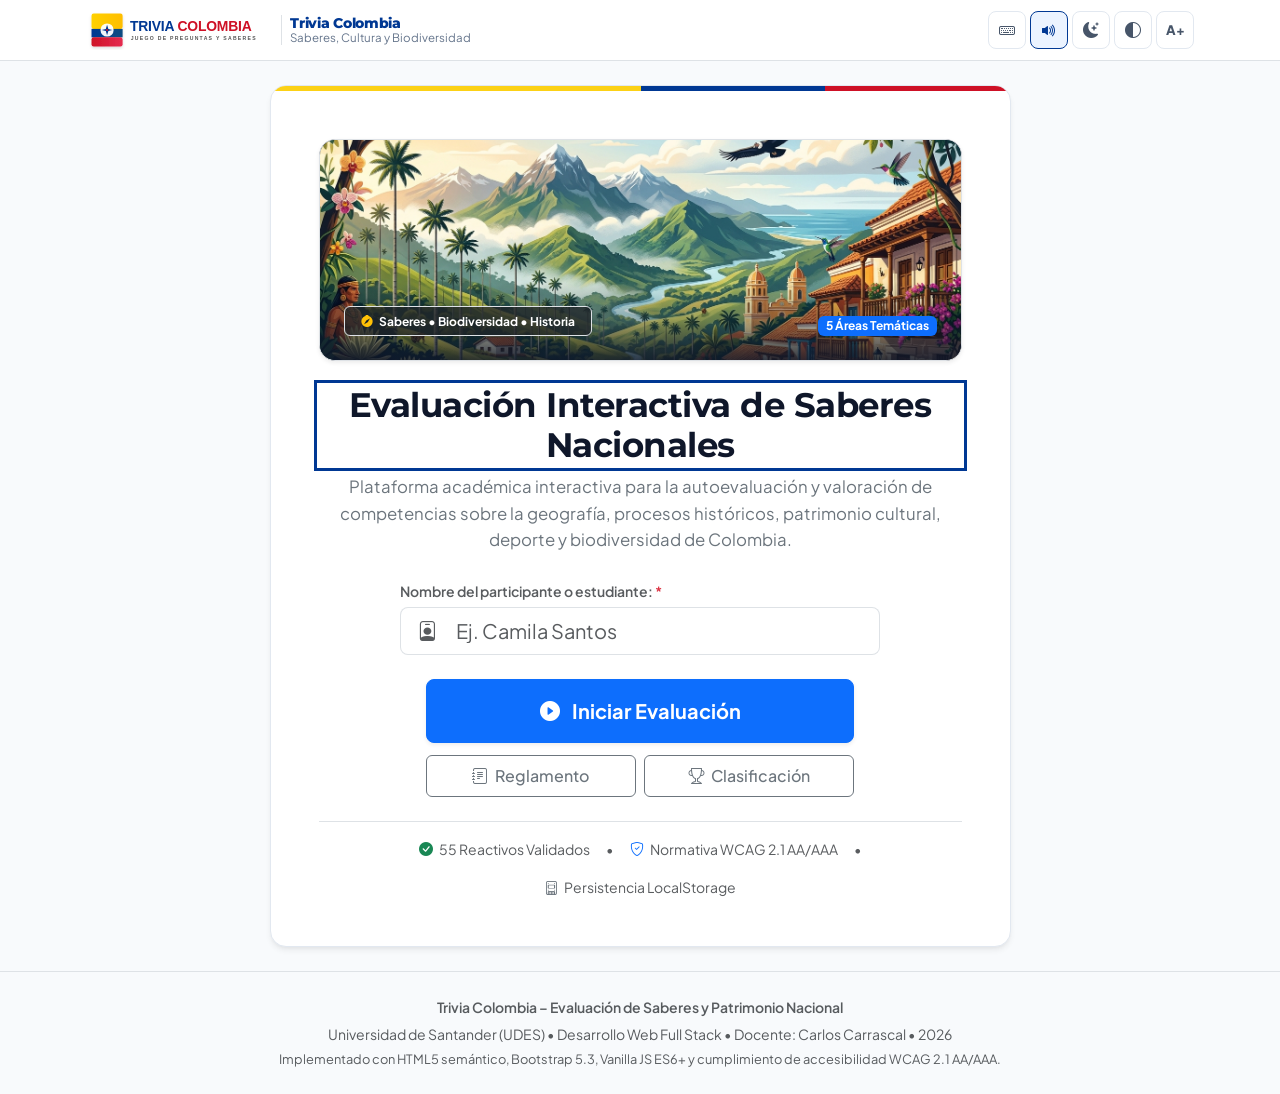
==== commit 50bd1069: "feat(polish): temporizador radial SVG, stepper de reactivos en vivo, insignias de logro, lightbox y " ====
--- a/index.html
+++ b/index.html
@@ -42,8 +42,8 @@
       <div class="d-flex align-items-center gap-2 brand-container" id="btn-ir-inicio-logo" role="button" tabindex="0" aria-label="Ir a la pantalla de inicio">
         <img src="assets/img/logo.svg" alt="Logotipo Trivia Colombia" class="brand-logo-img">
         <div class="d-none d-sm-flex flex-column border-start ps-2 ms-1">
-          <span class="brand-tagline">UDES • Saberes Colombia</span>
-          <span class="brand-subtagline">Evaluación de Competencias</span>
+          <span class="brand-tagline">Trivia Colombia</span>
+          <span class="brand-subtagline">Saberes, Cultura y Biodiversidad</span>
         </div>
       </div>
 
@@ -453,11 +453,16 @@
                   <span class="status-valor fw-bold fs-5 text-primary" id="indicador-numero-pregunta">1 / 10</span>
                 </div>
 
-                <!-- Temporizador Central -->
+                <!-- Temporizador Radial Central SVG -->
                 <div class="col-4 text-center">
-                  <div class="temporizador-contenedor d-inline-block">
-                    <div id="reloj-cuenta-regresiva" class="temporizador-reloj" aria-label="Segundos restantes: 20">
-                      <span id="tiempo-restante-numero">20</span>
+                  <div class="temporizador-radial-wrapper d-inline-flex align-items-center justify-content-center position-relative" id="reloj-cuenta-regresiva" aria-label="Segundos restantes: 20">
+                    <svg class="radial-timer-svg" width="68" height="68" viewBox="0 0 68 68" aria-hidden="true">
+                      <circle class="radial-timer-bg" cx="34" cy="34" r="28" stroke-width="4.5" fill="none"></circle>
+                      <circle id="radial-timer-progress" class="radial-timer-circle" cx="34" cy="34" r="28" stroke-width="4.5" fill="none" stroke-linecap="round"></circle>
+                    </svg>
+                    <div class="radial-timer-texto position-absolute top-50 start-50 translate-middle text-center">
+                      <span id="tiempo-restante-numero" class="fw-black fs-5 d-block lh-1 text-primary">20</span>
+                      <span class="radial-timer-seg text-muted small lh-1" style="font-size: 0.62rem;">seg</span>
                     </div>
                   </div>
                 </div>
@@ -473,24 +478,36 @@
 
               </div>
 
-              <!-- Barra de Progreso de la Ronda -->
-              <div class="progress mb-4" role="progressbar" id="barra-progreso" aria-valuenow="10" aria-valuemin="0" aria-valuemax="100" aria-label="Progreso de la sesión" style="height: 6px;">
-                <div class="progress-bar progress-bar-striped progress-bar-animated bg-primary" id="barra-progreso-fill" style="width: 10%;"></div>
-              </div>
-
-              <!-- Barra de Comodines Técnicos -->
-              <div class="comodines-barra d-flex flex-wrap align-items-center justify-content-between p-2 px-3 rounded-3 bg-body-tertiary border mb-4" aria-label="Comodines disponibles">
-                <span class="small text-secondary fw-medium">
-                  <i class="bi bi-wrench me-1 text-primary" aria-hidden="true"></i> Comodines (-30 pts):
-                </span>
-                <div class="comodines-botones d-flex gap-2">
-                  <button id="btn-comodin-5050" class="btn btn-sm btn-comodin" type="button" title="Descarta 2 opciones incorrectas (Atajo: C)" aria-keyshortcuts="C">
-                    <i class="bi bi-scissors me-1" aria-hidden="true"></i> 50 / 50 <kbd class="ms-1">C</kbd>
-                  </button>
-                  <button id="btn-comodin-tiempo" class="btn btn-sm btn-comodin" type="button" title="Suma 10 segundos al reloj (Atajo: T)" aria-keyshortcuts="T">
-                    <i class="bi bi-alarm me-1" aria-hidden="true"></i> +10 seg <kbd class="ms-1">T</kbd>
-                  </button>
-                </div>
+              <!-- Stepper de Progreso de Reactivos de la Ronda -->
+              <div class="stepper-reactivos-wrapper mb-4">
+                <div class="d-flex align-items-center justify-content-between mb-1 small text-muted">
+                  <span class="fw-semibold text-uppercase tracking-wider" style="font-size: 0.72rem;">Progreso de la Ronda</span>
+                  <span id="stepper-conteo-texto" class="fw-bold text-primary">Reactivo 1 de 10</span>
+                </div>
+                <div class="stepper-reactivos-container d-flex align-items-center justify-content-between gap-1 gap-sm-2" id="stepper-reactivos" aria-label="Progreso interactivo de reactivos">
+                  <!-- Generado dinámicamente por ui.js -->
+                </div>
+              </div>
+
+              <!-- Barra de Comodines Técnicos y Salida -->
+              <div class="comodines-barra d-flex flex-wrap align-items-center justify-content-between p-2 px-3 rounded-3 bg-body-tertiary border mb-4 gap-2" aria-label="Comodines disponibles y control de partida">
+                <div class="d-flex align-items-center gap-2">
+                  <span class="small text-secondary fw-medium">
+                    <i class="bi bi-wrench me-1 text-primary" aria-hidden="true"></i> Comodines (-30 pts):
+                  </span>
+                  <div class="comodines-botones d-flex gap-2">
+                    <button id="btn-comodin-5050" class="btn btn-sm btn-comodin" type="button" title="Descarta 2 opciones incorrectas (Atajo: C)" aria-keyshortcuts="C">
+                      <i class="bi bi-scissors me-1" aria-hidden="true"></i> 50 / 50 <kbd class="ms-1">C</kbd>
+                    </button>
+                    <button id="btn-comodin-tiempo" class="btn btn-sm btn-comodin" type="button" title="Suma 10 segundos al reloj (Atajo: T)" aria-keyshortcuts="T">
+                      <i class="bi bi-alarm me-1" aria-hidden="true"></i> +10 seg <kbd class="ms-1">T</kbd>
+                    </button>
+                  </div>
+                </div>
+
+                <button id="btn-abandonar-partida" class="btn btn-sm btn-outline-danger" type="button" title="Abandonar evaluación actual">
+                  <i class="bi bi-box-arrow-left me-1" aria-hidden="true"></i> Salir
+                </button>
               </div>
 
               <!-- =============================================== -->
@@ -523,9 +540,12 @@
                     <span class="badge text-bg-secondary-subtle text-secondary border" id="badge-pregunta-dificultad">Medio</span>
                   </div>
 
-                  <!-- Imagen Ilustrativa del Reactivo con Atribución Legal -->
-                  <div class="pregunta-imagen-wrapper mb-3 rounded-3 overflow-hidden border position-relative d-none" id="contenedor-pregunta-imagen">
+                  <!-- Imagen Ilustrativa del Reactivo con Atribución Legal y Zoom Lightbox -->
+                  <div class="pregunta-imagen-wrapper mb-3 rounded-3 overflow-hidden border position-relative d-none" id="contenedor-pregunta-imagen" role="button" tabindex="0" title="Haz clic para ver la fotografía en alta definición">
                     <img id="pregunta-imagen-elem" src="" alt="Ilustración contextual del reactivo" class="pregunta-img w-100" loading="lazy">
+                    <div class="pregunta-imagen-zoom-hint position-absolute top-0 end-0 m-2 px-2 py-1 rounded-2 bg-dark bg-opacity-75 text-white small shadow-sm">
+                      <i class="bi bi-arrows-fullscreen me-1" aria-hidden="true"></i> <span class="d-none d-sm-inline">Ampliar</span>
+                    </div>
                     <div class="pregunta-imagen-credito px-2 py-1 small text-white bg-dark bg-opacity-75 position-absolute bottom-0 end-0 rounded-start">
                       <i class="bi bi-camera-fill me-1" aria-hidden="true"></i> <span id="pregunta-imagen-fuente">Wikimedia Commons</span>
                     </div>
@@ -542,22 +562,58 @@
                 </div>
               </div>
 
-              <!-- Panel de Retroalimentación Inmediata -->
-              <div id="box-retroalimentacion" class="retroalimentacion-box rounded-3 border p-3 p-md-4 d-none" role="alert" aria-live="assertive">
-                <div class="d-flex align-items-center justify-content-between mb-2">
-                  <span id="retro-titulo-estado" class="retro-estado fw-bold">
-                    <!-- Estado acierto o error -->
-                  </span>
-                  <span id="retro-puntos-ganados" class="badge text-bg-light border fs-6 fw-bold">
-                    <!-- +160 pts -->
-                  </span>
-                </div>
-                <p id="retro-explicacion-texto" class="retro-explicacion text-body-secondary small mb-3">
-                  <!-- Explicación pedagógica -->
-                </p>
-                <div class="d-flex justify-content-end">
-                  <button id="btn-siguiente-pregunta" class="btn btn-primary px-4 py-2 fw-medium" type="button">
-                    <span>Siguiente Reactivo</span> <i class="bi bi-arrow-right ms-1" aria-hidden="true"></i>
+              <!-- Panel de Retroalimentación Inmediata Detallada -->
+              <div id="box-retroalimentacion" class="retroalimentacion-box rounded-4 border p-3 p-md-4 d-none" role="alert" aria-live="assertive">
+                <!-- Encabezado con estado y badge de puntaje -->
+                <div class="d-flex align-items-center justify-content-between flex-wrap gap-2 mb-3 pb-2 border-bottom">
+                  <div class="d-flex align-items-center gap-2">
+                    <span id="retro-icono-estado" class="fs-4" aria-hidden="true"></span>
+                    <h3 id="retro-titulo-estado" class="retro-estado fw-bold h5 mb-0"></h3>
+                  </div>
+                  <span id="retro-puntos-ganados" class="badge text-bg-light border fs-6 fw-bold shadow-2xs"></span>
+                </div>
+
+                <!-- Desglose de Cálculo de Puntos (Activo en aciertos) -->
+                <div id="retro-desglose-puntos" class="retro-desglose-container p-2 px-3 rounded-3 bg-body border mb-3 small d-none">
+                  <div class="d-flex flex-wrap align-items-center justify-content-between gap-2">
+                    <div class="d-flex flex-wrap align-items-center gap-2">
+                      <span class="badge text-bg-success-subtle text-success border">Base: +100 pts</span>
+                      <span class="badge text-bg-primary-subtle text-primary border" id="badge-bono-tiempo">+0 rapidez</span>
+                      <span class="badge text-bg-warning-subtle text-warning-emphasis border d-none" id="badge-bono-racha">+50 bono racha 🔥</span>
+                    </div>
+                    <span class="text-secondary fw-semibold small" id="badge-multiplicador">Factor: x1.0</span>
+                  </div>
+                </div>
+
+                <!-- Detalle comparativo para respuestas erróneas o tiempo agotado -->
+                <div id="retro-comparativa-respuestas" class="p-3 rounded-3 bg-body border mb-3 small d-none">
+                  <div class="d-flex flex-column gap-2">
+                    <div class="text-danger fw-semibold" id="retro-tu-seleccion">
+                      <i class="bi bi-x-circle-fill me-1" aria-hidden="true"></i> Tu selección: <span class="fw-normal text-body"></span>
+                    </div>
+                    <div class="text-success fw-semibold" id="retro-respuesta-correcta">
+                      <i class="bi bi-check-circle-fill me-1" aria-hidden="true"></i> Respuesta correcta oficial: <span class="fw-normal text-body"></span>
+                    </div>
+                  </div>
+                </div>
+
+                <!-- Justificación Pedagógica y Didáctica -->
+                <div class="retro-cuerpo mb-3 p-3 rounded-3 bg-body-tertiary border">
+                  <div class="d-flex align-items-center justify-content-between flex-wrap gap-2 mb-1">
+                    <span class="fw-bold small text-secondary text-uppercase tracking-wider">
+                      <i class="bi bi-mortarboard-fill text-primary me-1" aria-hidden="true"></i> Justificación Pedagógica y Contexto
+                    </span>
+                    <span id="retro-fuente-credito" class="small text-muted d-none" style="font-size: 0.76rem;">
+                      <i class="bi bi-camera me-1" aria-hidden="true"></i> <span id="retro-fuente-credito-texto"></span>
+                    </span>
+                  </div>
+                  <p id="retro-explicacion-texto" class="retro-explicacion text-body mb-0 small"></p>
+                </div>
+
+                <!-- Botón de avance -->
+                <div class="d-flex justify-content-end pt-1">
+                  <button id="btn-siguiente-pregunta" class="btn btn-primary px-4 py-2 fw-medium shadow-sm" type="button">
+                    <span>Siguiente Reactivo</span> <kbd class="ms-2 bg-white text-dark small border">Enter ↵</kbd>
                   </button>
                 </div>
               </div>
@@ -574,9 +630,9 @@
             <div class="tricolor-ribbon" aria-hidden="true"></div>
 
             <div class="card-body p-4 p-md-5 text-center">
-              
+
               <!-- Banner Ilustrado de Logro y Reconocimiento -->
-              <div class="achievement-banner-wrapper rounded-4 overflow-hidden mb-4 border position-relative shadow-sm mx-auto col-12 col-md-11">
+              <div class="achievement-banner-wrapper rounded-4 overflow-hidden mb-4 border position-relative shadow-sm mx-auto col-12 col-md-11 d-print-none">
                 <img src="assets/img/achievement-colombia.jpg" alt="Insignia de honor y logro académico" class="achievement-banner-img w-100">
                 <div class="achievement-badge-floating position-absolute bottom-0 start-50 translate-middle-x mb-2">
                   <span class="badge text-bg-dark bg-opacity-80 border text-warning px-3 py-2 fw-bold fs-6">
@@ -643,9 +699,9 @@
               </div>
 
               <!-- Acciones Post-Evaluación -->
-              <div class="d-flex flex-wrap justify-content-center gap-2 mb-4">
+              <div class="d-flex flex-wrap justify-content-center gap-2 mb-4 d-print-none">
                 <button id="btn-jugar-de-nuevo" class="btn btn-primary px-4 py-2 fw-bold" type="button">
-                  <i class="bi bi-arrow-clockwise me-1" aria-hidden="true"></i> Nueva Evaluación
+                  <i class="bi bi-arrow-clockwise me-1" aria-hidden="true"></i> Nueva Partida
                 </button>
                 <button id="btn-copiar-resumen" class="btn btn-outline-primary px-3 py-2 fw-medium" type="button">
                   <i class="bi bi-clipboard-check me-1" aria-hidden="true"></i> Copiar Ficha de Resultados
@@ -658,11 +714,58 @@
                 </button>
               </div>
 
-              <!-- Desglose y Auditoría de Reactivos -->
+              <!-- Insignias y Logros de la Partida (Gamificación) -->
+              <div class="card border rounded-3 p-3 p-md-4 bg-body-tertiary mb-4 text-start" id="contenedor-insignias-logro">
+                <div class="d-flex align-items-center justify-content-between flex-wrap gap-2 mb-3">
+                  <div class="d-flex align-items-center gap-2">
+                    <i class="bi bi-award-fill fs-5 text-warning" aria-hidden="true"></i>
+                    <h3 class="h6 fw-bold mb-0">Insignias y Reconocimientos Desbloqueados</h3>
+                  </div>
+                  <span class="badge text-bg-primary small" id="contador-insignias-obtenidas">0 / 5</span>
+                </div>
+                <div class="row g-2 g-sm-3" id="grid-insignias-logro">
+                  <!-- Inyectado dinámicamente por ui.js -->
+                </div>
+              </div>
+
+              <!-- Tarjeta de Diagnóstico Formativo por Áreas Evaluadas -->
+              <div class="card border rounded-3 p-3 p-md-4 bg-body-tertiary mb-4 text-start" id="contenedor-diagnostico-areas">
+                <div class="d-flex align-items-center gap-2 mb-3">
+                  <i class="bi bi-clipboard2-pulse-fill fs-5 text-primary" aria-hidden="true"></i>
+                  <h3 class="h6 fw-bold mb-0">Diagnóstico de Competencias por Área Temática</h3>
+                </div>
+                <div id="diagnostico-areas-grid" class="d-flex flex-column gap-2 mb-3">
+                  <!-- Inyectado dinámicamente por ui.js -->
+                </div>
+                <div class="p-3 rounded-2 bg-body border small" id="diagnostico-recomendacion-box">
+                  <div class="fw-bold text-primary mb-1">
+                    <i class="bi bi-lightbulb-fill text-warning me-1"></i> Plan Formativo Sugerido:
+                  </div>
+                  <p class="mb-0 text-secondary" id="diagnostico-recomendacion-texto"></p>
+                </div>
+              </div>
+
+              <!-- Desglose y Auditoría de Reactivos con Filtros -->
               <div class="text-start border-top pt-4">
-                <h2 class="h6 fw-bold text-uppercase text-secondary tracking-wider mb-3">
-                  <i class="bi bi-card-checklist me-1 text-primary" aria-hidden="true"></i> Desglose Detallado de Reactivos
-                </h2>
+                <div class="d-flex align-items-center justify-content-between flex-wrap gap-2 mb-3">
+                  <h2 class="h6 fw-bold text-uppercase text-secondary tracking-wider mb-0">
+                    <i class="bi bi-card-checklist me-1 text-primary" aria-hidden="true"></i> Auditoría Detallada de Reactivos
+                  </h2>
+
+                  <!-- Filtros Interactivos -->
+                  <div class="btn-group btn-group-sm" role="group" aria-label="Filtrar reactivos revisados">
+                    <button type="button" class="btn btn-outline-secondary active" id="btn-filtro-todos">
+                      Todos (10)
+                    </button>
+                    <button type="button" class="btn btn-outline-success" id="btn-filtro-aciertos">
+                      <i class="bi bi-check-circle-fill me-1"></i> Aciertos (<span id="conteo-filtro-aciertos">0</span>)
+                    </button>
+                    <button type="button" class="btn btn-outline-danger" id="btn-filtro-errores">
+                      <i class="bi bi-x-circle-fill me-1"></i> Errores (<span id="conteo-filtro-errores">0</span>)
+                    </button>
+                  </div>
+                </div>
+
                 <div id="contenedor-revision-preguntas" class="d-flex flex-column gap-2">
                   <!-- Tarjetas inyectadas dinámicamente por ui.js -->
                 </div>
@@ -869,6 +972,48 @@
   </dialog>
 
   <!-- ======================================================== -->
+  <!-- MODAL ACCESIBLE: CONFIRMACIÓN PARA ABANDONAR PARTIDA     -->
+  <!-- ======================================================== -->
+  <dialog id="modal-confirmar-salir" class="modal-dialog-accessible" aria-labelledby="modal-titulo-salir" aria-modal="true">
+    <div class="p-4">
+      <div class="d-flex align-items-center gap-2 text-warning mb-2">
+        <i class="bi bi-door-open-fill fs-3" aria-hidden="true"></i>
+        <h2 id="modal-titulo-salir" class="h5 fw-bold mb-0 text-body">¿Abandonar la partida en curso?</h2>
+      </div>
+      <p class="text-secondary small mb-3">
+        El temporizador ha sido pausado. Si decides salir ahora al menú principal, el progreso actual se cancelará y no se registrará puntuación en el cuadro de clasificación.
+      </p>
+      <div class="p-2 px-3 rounded-2 bg-body-tertiary border small text-muted mb-4">
+        <i class="bi bi-info-circle me-1 text-primary"></i> Podrás iniciar una nueva evaluación en cualquier momento desde el inicio.
+      </div>
+      <div class="d-flex justify-content-end gap-2">
+        <button id="btn-cancelar-salir-partida" class="btn btn-outline-secondary btn-sm px-3" type="button">
+          Continuar Jugando
+        </button>
+        <button id="btn-confirmar-salir-partida" class="btn btn-danger btn-sm px-3 fw-medium" type="button">
+          Sí, Salir al Menú
+        </button>
+      </div>
+    </div>
+  </dialog>
+
+  <!-- ======================================================== -->
+  <!-- MODAL ACCESIBLE: LIGHTBOX PARA AMPLIACIÓN DE IMAGEN      -->
+  <!-- ======================================================== -->
+  <dialog id="modal-lightbox-imagen" class="modal-dialog-lightbox" aria-labelledby="lightbox-titulo" aria-modal="true">
+    <div class="lightbox-contenido p-3 p-md-4 position-relative">
+      <button id="btn-cerrar-lightbox-x" class="btn-close btn-close-white position-absolute top-0 end-0 m-3 z-3" aria-label="Cerrar vista ampliada"></button>
+      <div class="lightbox-img-wrapper mb-3 rounded-3 overflow-hidden text-center bg-black d-flex align-items-center justify-content-center" style="min-height: 250px;">
+        <img id="lightbox-img-elem" src="" alt="Fotografía en alta definición" class="img-fluid rounded-3" style="max-height: 72vh; width: 100%; object-fit: contain;">
+      </div>
+      <div class="lightbox-info text-white">
+        <h3 id="lightbox-titulo" class="h6 fw-bold mb-1 text-white">Fotografía Contextual</h3>
+        <p class="small text-white-50 mb-0" id="lightbox-credito"></p>
+      </div>
+    </div>
+  </dialog>
+
+  <!-- ======================================================== -->
   <!-- TOASTS DE NOTIFICACIÓN FLOTANTES                         -->
   <!-- ======================================================== -->
   <div class="toast-container position-fixed bottom-0 end-0 p-3" style="z-index: 1090;">
